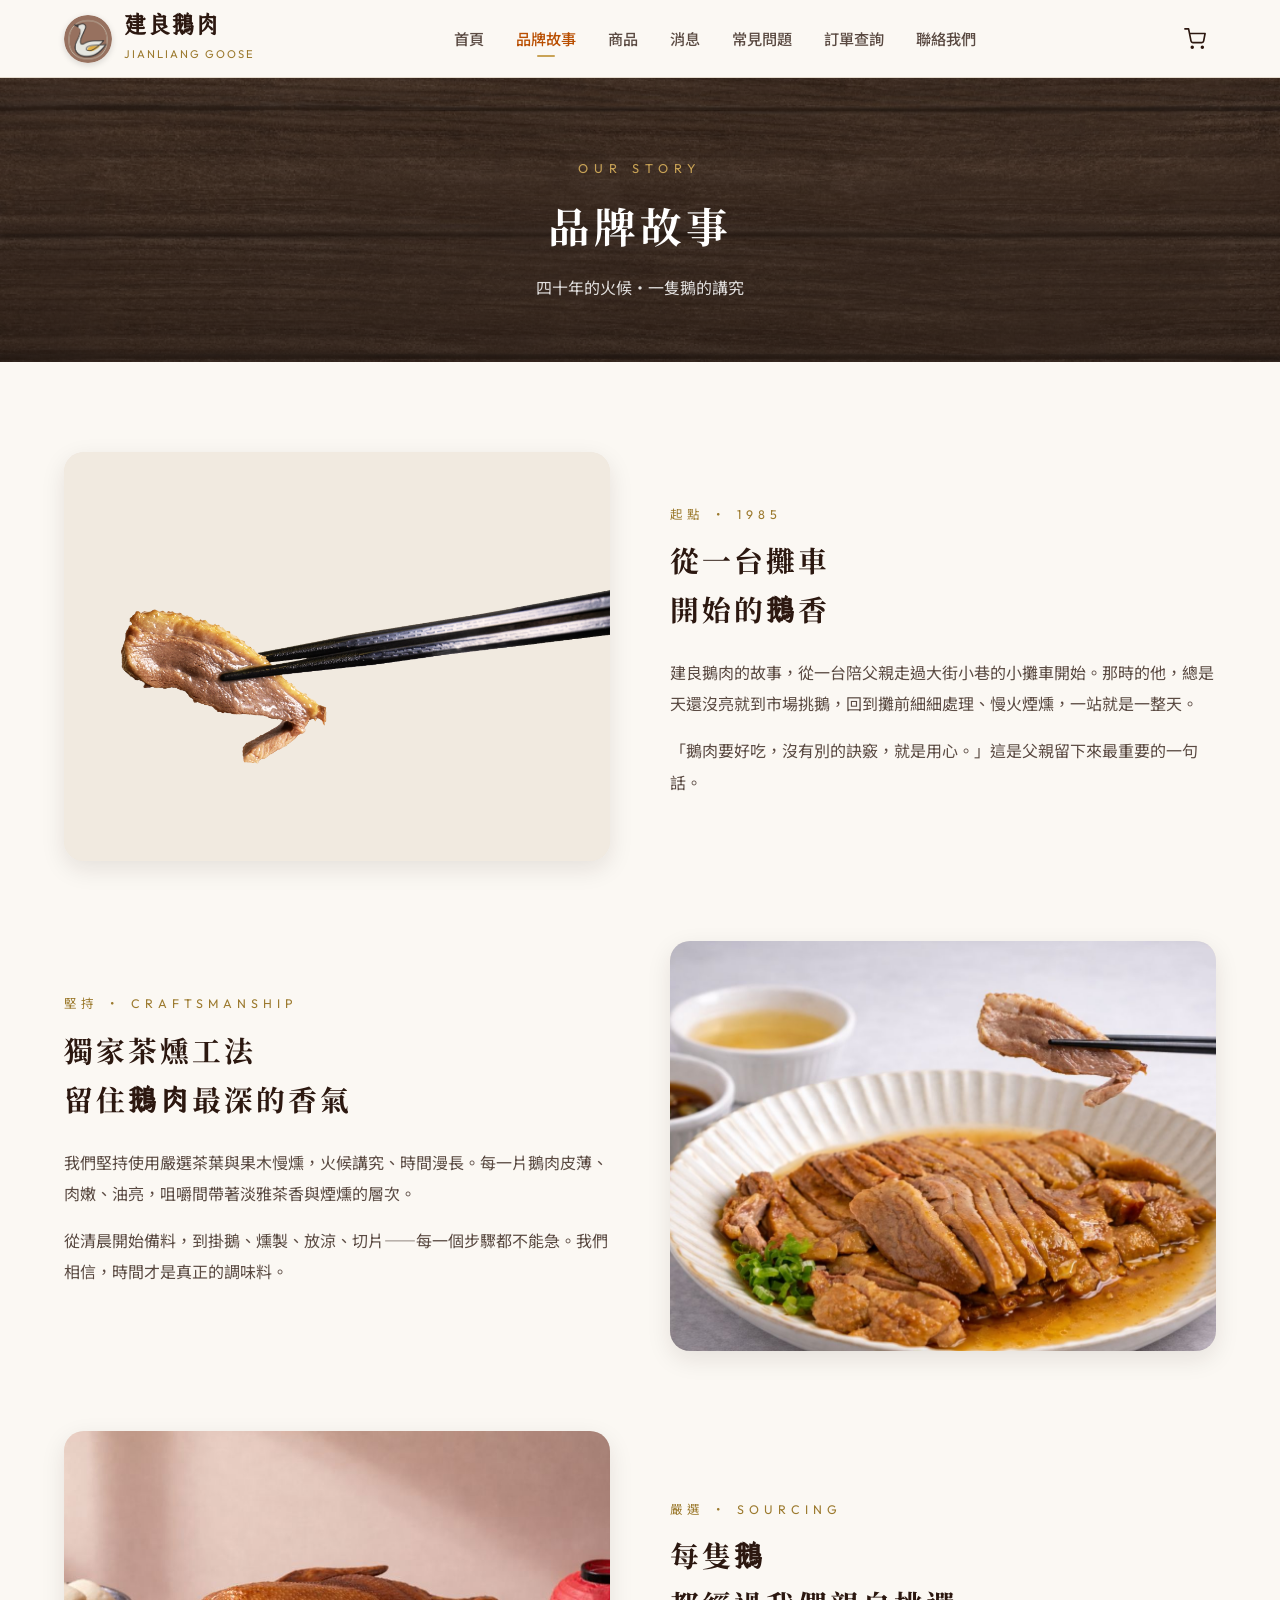
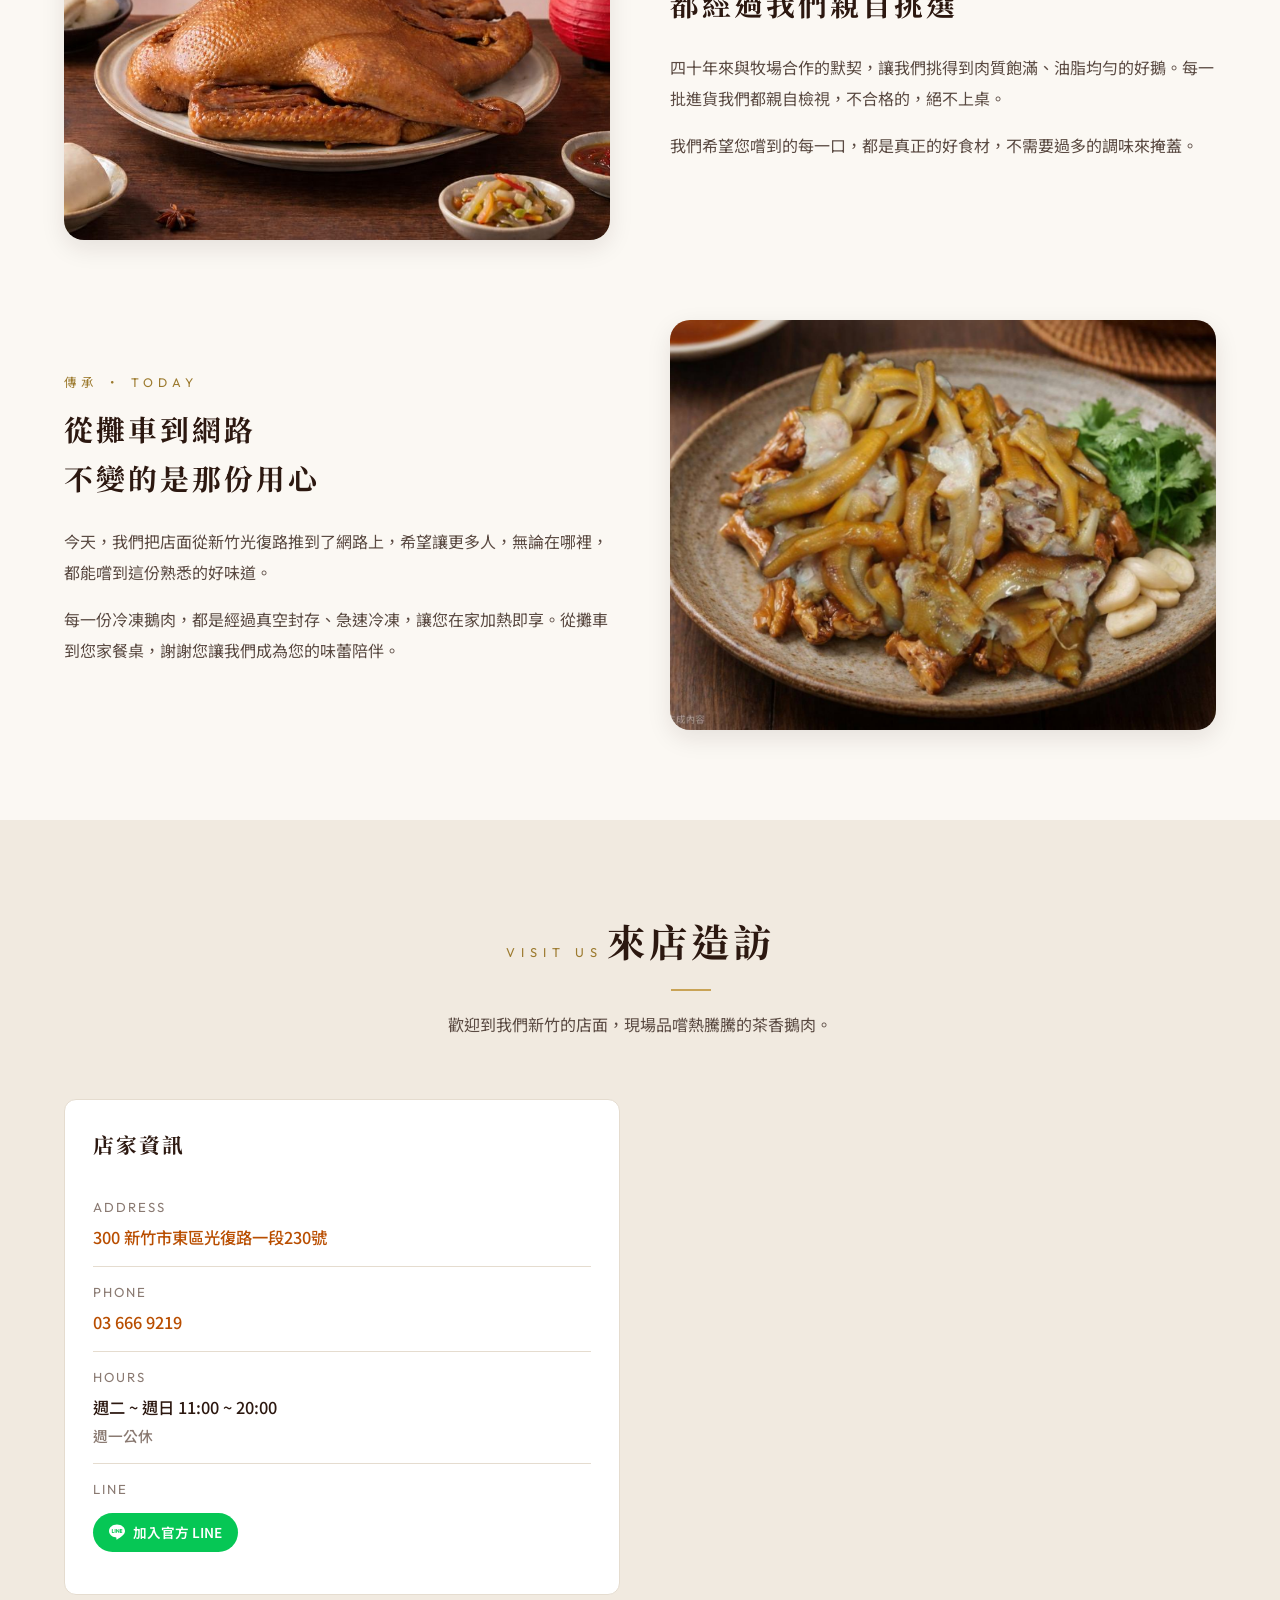
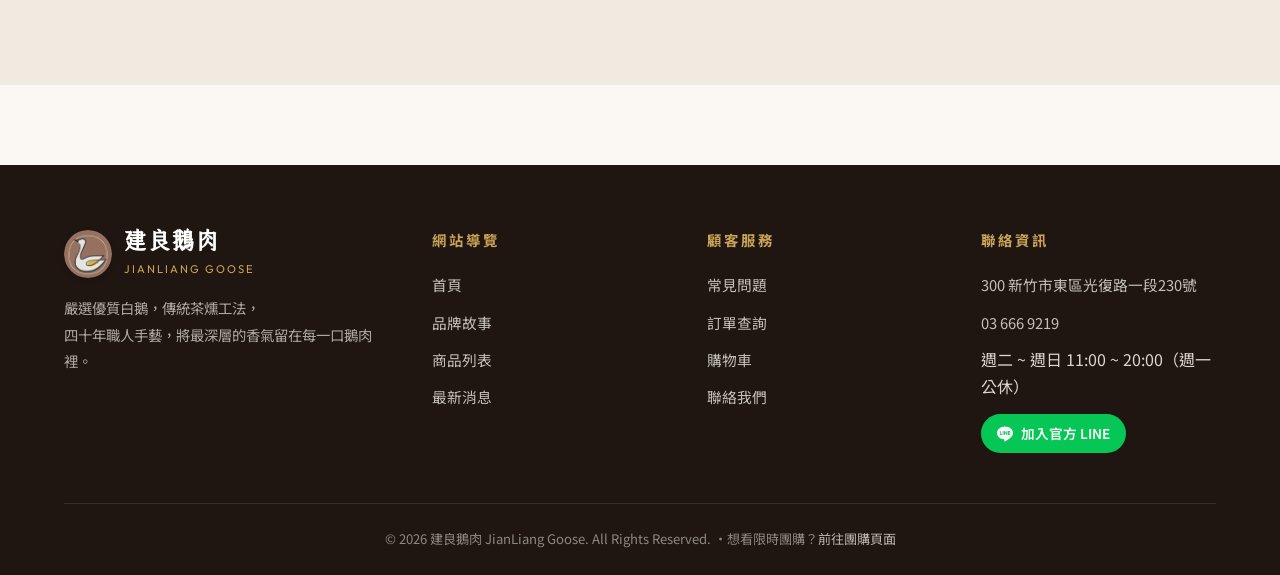
==== about.html @ 9290839d "Add files via upload" ====
<!DOCTYPE html>
<html lang="zh-TW">
<head>
  <meta charset="UTF-8">
  <meta name="viewport" content="width=device-width, initial-scale=1.0">
  <title>品牌故事｜建良鵝肉</title>
  <meta name="description" content="從父親時代的小攤車到今日的店面，建良鵝肉四十年來只做一件事——把最純粹的茶香鵝肉端到您面前。">
  <link rel="preconnect" href="https://fonts.googleapis.com">
  <link rel="preconnect" href="https://fonts.gstatic.com" crossorigin>
  <link href="https://fonts.googleapis.com/css2?family=Noto+Sans+TC:wght@400;500;700&family=Noto+Serif+TC:wght@500;700&family=Outfit:wght@400;600;700&display=swap" rel="stylesheet">
  <link rel="stylesheet" href="css/style.css?v=1">
</head>
<body>
  <div id="siteHeader"></div>

  <section class="page-header">
    <div class="eyebrow">Our Story</div>
    <h1>品牌故事</h1>
    <p>四十年的火候・一隻鵝的講究</p>
  </section>

  <section class="section">
    <div class="container">

      <div class="story-row">
        <div class="story-image">
          <img src="hero_chopsticks.png" alt="茶香鵝肉切盤" style="object-fit: contain; background: var(--bg-alt);">
        </div>
        <div class="story-text">
          <span class="eyebrow">起點 ・ 1985</span>
          <h3>從一台攤車<br>開始的鵝香</h3>
          <p>建良鵝肉的故事，從一台陪父親走過大街小巷的小攤車開始。那時的他，總是天還沒亮就到市場挑鵝，回到攤前細細處理、慢火煙燻，一站就是一整天。</p>
          <p>「鵝肉要好吃，沒有別的訣竅，就是用心。」這是父親留下來最重要的一句話。</p>
        </div>
      </div>

      <div class="story-row reverse">
        <div class="story-image">
          <img src="images/goose-quarter.jpg" alt="茶燻工法">
        </div>
        <div class="story-text">
          <span class="eyebrow">堅持 ・ Craftsmanship</span>
          <h3>獨家茶燻工法<br>留住鵝肉最深的香氣</h3>
          <p>我們堅持使用嚴選茶葉與果木慢燻，火候講究、時間漫長。每一片鵝肉皮薄、肉嫩、油亮，咀嚼間帶著淡雅茶香與煙燻的層次。</p>
          <p>從清晨開始備料，到掛鵝、燻製、放涼、切片——每一個步驟都不能急。我們相信，時間才是真正的調味料。</p>
        </div>
      </div>

      <div class="story-row">
        <div class="story-image">
          <img src="images/goose-whole.jpg" alt="嚴選白鵝">
        </div>
        <div class="story-text">
          <span class="eyebrow">嚴選 ・ Sourcing</span>
          <h3>每隻鵝<br>都經過我們親自挑選</h3>
          <p>四十年來與牧場合作的默契，讓我們挑得到肉質飽滿、油脂均勻的好鵝。每一批進貨我們都親自檢視，不合格的，絕不上桌。</p>
          <p>我們希望您嚐到的每一口，都是真正的好食材，不需要過多的調味來掩蓋。</p>
        </div>
      </div>

      <div class="story-row reverse">
        <div class="story-image">
          <img src="images/goose-feet.jpg" alt="新鮮直送">
        </div>
        <div class="story-text">
          <span class="eyebrow">傳承 ・ Today</span>
          <h3>從攤車到網路<br>不變的是那份用心</h3>
          <p>今天，我們把店面從新竹光復路推到了網路上，希望讓更多人，無論在哪裡，都能嚐到這份熟悉的好味道。</p>
          <p>每一份冷凍鵝肉，都是經過真空封存、急速冷凍，讓您在家加熱即享。從攤車到您家餐桌，謝謝您讓我們成為您的味蕾陪伴。</p>
        </div>
      </div>

    </div>
  </section>

  <!-- Store info -->
  <section class="section section-alt">
    <div class="container">
      <div class="section-head">
        <span class="eyebrow">Visit Us</span>
        <h2>來店造訪</h2>
        <p>歡迎到我們新竹的店面，現場品嚐熱騰騰的茶香鵝肉。</p>
      </div>
      <div class="contact-grid">
        <div class="contact-info">
          <h2>店家資訊</h2>
          <div class="contact-block">
            <div class="label">Address</div>
            <div class="value"><a href="https://maps.google.com/?q=新竹市東區光復路一段230號" target="_blank">300 新竹市東區光復路一段230號</a></div>
          </div>
          <div class="contact-block">
            <div class="label">Phone</div>
            <div class="value"><a href="tel:036669219">03 666 9219</a></div>
          </div>
          <div class="contact-block">
            <div class="label">Hours</div>
            <div class="value">週二 ~ 週日 11:00 ~ 20:00<br><span style="color: var(--ink-mute); font-size: 0.92rem;">週一公休</span></div>
          </div>
          <div class="contact-block">
            <div class="label">LINE</div>
            <div class="value"><a href="https://lin.ee/uLbdSkD" target="_blank" class="footer-line" style="margin-top:6px;">
              <svg width="16" height="16" viewBox="0 0 24 24" fill="currentColor"><path d="M19.365 9.863c.349 0 .63.285.63.631 0 .345-.281.63-.63.63H17.61v1.125h1.755c.349 0 .63.283.63.63 0 .344-.281.629-.63.629h-2.386c-.345 0-.627-.285-.627-.629V8.108c0-.345.282-.63.63-.63h2.386c.346 0 .627.285.627.63 0 .349-.281.63-.63.63H17.61v1.125h1.755zm-3.855 3.016c0 .27-.174.51-.432.596-.064.021-.133.031-.199.031-.211 0-.391-.09-.51-.25l-2.443-3.317v2.94c0 .344-.279.629-.631.629-.346 0-.626-.285-.626-.629V8.108c0-.27.173-.51.43-.595.06-.023.136-.033.194-.033.195 0 .375.105.495.254l2.462 3.33V8.108c0-.345.282-.63.63-.63.345 0 .63.285.63.63v4.771zm-5.741 0c0 .344-.282.629-.631.629-.345 0-.627-.285-.627-.629V8.108c0-.345.282-.63.63-.63.346 0 .628.285.628.63v4.771zm-2.466.629H4.917c-.345 0-.63-.285-.63-.629V8.108c0-.345.285-.63.63-.63.348 0 .63.285.63.63v4.141h1.756c.348 0 .629.283.629.63 0 .344-.282.629-.629.629M24 10.314C24 4.943 18.615.572 12 .572S0 4.943 0 10.314c0 4.811 4.27 8.842 10.035 9.608.391.082.923.258 1.058.59.12.301.079.766.038 1.08l-.164 1.02c-.045.301-.24 1.186 1.049.645 1.291-.539 6.916-4.078 9.436-6.975C23.176 14.393 24 12.458 24 10.314"/></svg>
              加入官方 LINE
            </a></div>
          </div>
        </div>
        <div>
          <iframe class="contact-map"
            src="https://www.google.com/maps?q=%E6%96%B0%E7%AB%B9%E5%B8%82%E6%9D%B1%E5%8D%80%E5%85%89%E5%BE%A9%E8%B7%AF%E4%B8%80%E6%AE%B5230%E8%99%9F&output=embed"
            allowfullscreen loading="lazy"></iframe>
        </div>
      </div>
    </div>
  </section>

  <div id="siteFooter"></div>

  <script src="js/main.js?v=1"></script>
</body>
</html>
---- css/style.css ----
/* =========================================================
   建良鵝肉 官方網站 - 共用樣式
   參考呈信鵝肉、鵝鋪子的暖色系食品品牌調性
   ========================================================= */

@font-face {
  font-family: 'Ningshu';
  src: url('../fonts/ningshu-subset.woff2') format('woff2');
  font-weight: normal;
  font-style: normal;
  font-display: swap;
}

:root {
  --primary: #B94E00;
  --primary-dark: #8B3A00;
  --primary-light: #D9711F;
  --accent: #C9A356;          /* Soft gold */
  --accent-dark: #9C7A2E;
  --ink: #2C1810;
  --ink-soft: #5A4A42;
  --ink-mute: #8A7A72;
  --bg: #FBF8F3;              /* Warm cream */
  --bg-alt: #F1EAE0;
  --bg-dark: #1F1612;
  --line: #E5DCCF;
  --white: #FFFFFF;
  --error: #C0392B;
  --success: #2E7D32;

  --shadow-sm: 0 2px 8px rgba(44, 24, 16, 0.06);
  --shadow-md: 0 8px 24px rgba(44, 24, 16, 0.10);
  --shadow-lg: 0 16px 40px rgba(44, 24, 16, 0.16);

  --r-sm: 6px;
  --r-md: 12px;
  --r-lg: 20px;

  --header-h: 78px;

  --font-zh: 'Noto Sans TC', 'PingFang TC', 'Microsoft JhengHei', sans-serif;
  --font-en: 'Outfit', 'Noto Sans TC', sans-serif;
  --font-brand: 'Ningshu', 'Noto Serif TC', serif;
}

* { box-sizing: border-box; margin: 0; padding: 0; }
html { scroll-behavior: smooth; }
body {
  font-family: var(--font-zh);
  background: var(--bg);
  color: var(--ink);
  line-height: 1.7;
  -webkit-font-smoothing: antialiased;
  padding-top: var(--header-h);
}
img { max-width: 100%; display: block; }
a { color: inherit; text-decoration: none; }
button { font-family: inherit; cursor: pointer; border: none; background: none; }
input, select, textarea { font-family: inherit; font-size: 1rem; }

.container {
  max-width: 1200px;
  margin: 0 auto;
  padding: 0 24px;
}

.container-narrow {
  max-width: 860px;
  margin: 0 auto;
  padding: 0 24px;
}

/* =========================================================
   Header / Top Navigation
   ========================================================= */
.site-header {
  position: fixed;
  top: 0; left: 0; right: 0;
  height: var(--header-h);
  background: rgba(251, 248, 243, 0.96);
  backdrop-filter: blur(10px);
  -webkit-backdrop-filter: blur(10px);
  border-bottom: 1px solid var(--line);
  z-index: 100;
  transition: box-shadow .2s;
}
.site-header.scrolled { box-shadow: var(--shadow-sm); }

.nav-wrap {
  height: 100%;
  display: flex;
  align-items: center;
  justify-content: space-between;
  gap: 24px;
}

.brand-link {
  display: flex;
  align-items: center;
  gap: 12px;
  flex-shrink: 0;
}
.brand-link img {
  width: 48px; height: 48px;
  border-radius: 50%;
  object-fit: cover;
  box-shadow: 0 2px 6px rgba(0,0,0,0.15);
}
.brand-link .brand-zh {
  font-family: var(--font-brand);
  font-size: 1.4rem;
  font-weight: 700;
  color: var(--ink);
  letter-spacing: 2px;
  line-height: 1;
}
.brand-link .brand-en {
  font-family: var(--font-en);
  font-size: 0.7rem;
  letter-spacing: 2px;
  color: var(--accent-dark);
  text-transform: uppercase;
  display: block;
  margin-top: 4px;
}

.nav-menu {
  display: flex;
  gap: 4px;
  list-style: none;
  align-items: center;
}
.nav-menu a {
  display: inline-block;
  padding: 8px 14px;
  font-size: 0.95rem;
  font-weight: 500;
  color: var(--ink-soft);
  border-radius: var(--r-sm);
  transition: all .2s;
  position: relative;
}
.nav-menu a:hover { color: var(--primary); background: rgba(185, 78, 0, 0.06); }
.nav-menu a.active { color: var(--primary); }
.nav-menu a.active::after {
  content: '';
  position: absolute;
  bottom: 2px; left: 50%;
  transform: translateX(-50%);
  width: 18px; height: 2px;
  background: var(--accent);
  border-radius: 2px;
}

.nav-actions {
  display: flex;
  align-items: center;
  gap: 8px;
}
.nav-icon-btn {
  position: relative;
  width: 42px; height: 42px;
  border-radius: 50%;
  display: inline-flex;
  align-items: center;
  justify-content: center;
  color: var(--ink);
  transition: all .2s;
}
.nav-icon-btn:hover { background: rgba(185, 78, 0, 0.08); color: var(--primary); }
.cart-badge {
  position: absolute;
  top: 4px; right: 4px;
  min-width: 18px; height: 18px;
  padding: 0 5px;
  background: var(--primary);
  color: white;
  font-size: 0.7rem;
  font-weight: 700;
  border-radius: 9px;
  display: flex;
  align-items: center;
  justify-content: center;
  line-height: 1;
}
.cart-badge.hidden { display: none; }

.nav-toggle {
  display: none;
  width: 42px; height: 42px;
  border-radius: 50%;
  align-items: center;
  justify-content: center;
}
.nav-toggle:hover { background: rgba(185, 78, 0, 0.08); }

@media (max-width: 880px) {
  :root { --header-h: 66px; }
  .brand-link .brand-zh { font-size: 1.2rem; }
  .brand-link .brand-en { font-size: 0.6rem; }
  .brand-link img { width: 42px; height: 42px; }
  .nav-toggle { display: inline-flex; }
  .nav-menu {
    position: fixed;
    top: var(--header-h);
    left: 0; right: 0;
    background: var(--white);
    border-bottom: 1px solid var(--line);
    flex-direction: column;
    padding: 12px;
    gap: 0;
    transform: translateY(-110%);
    transition: transform .25s;
    box-shadow: var(--shadow-md);
    max-height: calc(100vh - var(--header-h));
    overflow-y: auto;
  }
  .nav-menu.open { transform: translateY(0); }
  .nav-menu li { width: 100%; }
  .nav-menu a {
    display: block;
    padding: 14px 16px;
    border-radius: var(--r-sm);
  }
  .nav-menu a.active::after { display: none; }
  .nav-menu a.active { background: rgba(185, 78, 0, 0.08); }
}

/* =========================================================
   Hero
   ========================================================= */
.hero {
  position: relative;
  min-height: 78vh;
  display: flex;
  align-items: center;
  background:
    linear-gradient(180deg, rgba(31, 22, 18, .25) 0%, rgba(31, 22, 18, .55) 100%),
    url('../hero_table.jpg') center/cover no-repeat;
  color: white;
  text-align: center;
  padding: 80px 0;
  overflow: hidden;
}
.hero::before {
  content: '';
  position: absolute; inset: 0;
  background: radial-gradient(ellipse at center, transparent 30%, rgba(31,22,18,.4) 100%);
  pointer-events: none;
}
.hero-inner { position: relative; z-index: 2; }
.hero .eyebrow {
  display: inline-block;
  font-family: var(--font-en);
  font-size: 0.85rem;
  letter-spacing: 8px;
  color: var(--accent);
  text-transform: uppercase;
  margin-bottom: 18px;
  padding-bottom: 12px;
  border-bottom: 1px solid var(--accent);
}
.hero h1 {
  font-family: var(--font-brand);
  font-size: clamp(2rem, 6vw, 3.6rem);
  font-weight: 700;
  letter-spacing: 6px;
  margin-bottom: 20px;
  text-shadow: 0 4px 20px rgba(0,0,0,.3);
}
.hero p {
  font-size: clamp(1rem, 1.6vw, 1.15rem);
  line-height: 1.9;
  max-width: 620px;
  margin: 0 auto 36px;
  color: rgba(255,255,255,.9);
}
.hero-actions {
  display: flex;
  gap: 16px;
  justify-content: center;
  flex-wrap: wrap;
}

/* Page Header (smaller hero for inner pages) */
.page-header {
  background:
    linear-gradient(180deg, rgba(31,22,18,.55) 0%, rgba(31,22,18,.7) 100%),
    url('../hero_table.jpg') center/cover no-repeat;
  color: white;
  text-align: center;
  padding: 80px 24px 60px;
}
.page-header .eyebrow {
  font-family: var(--font-en);
  font-size: 0.8rem;
  letter-spacing: 6px;
  color: var(--accent);
  text-transform: uppercase;
  margin-bottom: 12px;
}
.page-header h1 {
  font-family: var(--font-brand);
  font-size: clamp(1.8rem, 4vw, 2.6rem);
  letter-spacing: 4px;
  margin-bottom: 12px;
}
.page-header p {
  font-size: 1rem;
  color: rgba(255,255,255,.85);
}

/* =========================================================
   Buttons
   ========================================================= */
.btn {
  display: inline-flex;
  align-items: center;
  justify-content: center;
  gap: 8px;
  padding: 14px 32px;
  font-size: 1rem;
  font-weight: 600;
  border-radius: 50px;
  transition: all .25s;
  white-space: nowrap;
  border: 2px solid transparent;
}
.btn-primary {
  background: var(--primary);
  color: white;
}
.btn-primary:hover {
  background: var(--primary-dark);
  transform: translateY(-2px);
  box-shadow: 0 10px 24px rgba(185, 78, 0, .35);
}
.btn-outline {
  background: transparent;
  color: white;
  border-color: rgba(255,255,255,.7);
}
.btn-outline:hover {
  background: white;
  color: var(--ink);
  border-color: white;
}
.btn-ghost {
  background: var(--white);
  color: var(--primary);
  border-color: var(--primary);
}
.btn-ghost:hover {
  background: var(--primary);
  color: white;
}
.btn-block { width: 100%; }
.btn-sm { padding: 10px 20px; font-size: 0.9rem; }
.btn-lg { padding: 16px 40px; font-size: 1.05rem; }
.btn:disabled { opacity: .55; cursor: not-allowed; transform: none !important; box-shadow: none !important; }

/* =========================================================
   Section Layouts
   ========================================================= */
.section { padding: 90px 0; }
.section-tight { padding: 60px 0; }
.section-alt { background: var(--bg-alt); }
.section-dark { background: var(--bg-dark); color: var(--bg); }

.section-head {
  text-align: center;
  max-width: 660px;
  margin: 0 auto 60px;
}
.section-head .eyebrow {
  font-family: var(--font-en);
  font-size: 0.8rem;
  letter-spacing: 6px;
  color: var(--accent-dark);
  text-transform: uppercase;
  margin-bottom: 14px;
  display: inline-block;
}
.section-head h2 {
  font-family: var(--font-brand);
  font-size: clamp(1.8rem, 3.5vw, 2.4rem);
  letter-spacing: 4px;
  color: var(--ink);
  margin-bottom: 18px;
  position: relative;
  display: inline-block;
  padding-bottom: 16px;
}
.section-head h2::after {
  content: '';
  position: absolute;
  bottom: 0; left: 50%;
  transform: translateX(-50%);
  width: 40px; height: 2px;
  background: var(--accent);
}
.section-head p {
  color: var(--ink-soft);
  font-size: 1rem;
  line-height: 1.9;
}

/* =========================================================
   Featured Highlights (4-up icons)
   ========================================================= */
.highlights-grid {
  display: grid;
  grid-template-columns: repeat(4, 1fr);
  gap: 24px;
}
.highlight-card {
  background: var(--white);
  padding: 36px 24px;
  border-radius: var(--r-md);
  text-align: center;
  border: 1px solid var(--line);
  transition: all .25s;
}
.highlight-card:hover {
  transform: translateY(-4px);
  box-shadow: var(--shadow-md);
  border-color: var(--accent);
}
.highlight-icon {
  width: 56px; height: 56px;
  border-radius: 50%;
  background: var(--bg-alt);
  color: var(--primary);
  display: inline-flex;
  align-items: center;
  justify-content: center;
  margin-bottom: 18px;
  font-size: 1.6rem;
}
.highlight-card h3 {
  font-size: 1.1rem;
  margin-bottom: 10px;
  letter-spacing: 1px;
}
.highlight-card p {
  font-size: 0.9rem;
  color: var(--ink-soft);
  line-height: 1.7;
}
@media (max-width: 880px) {
  .highlights-grid { grid-template-columns: repeat(2, 1fr); }
}
@media (max-width: 480px) {
  .highlights-grid { grid-template-columns: 1fr; }
}

/* =========================================================
   Story Section (text + image alternating)
   ========================================================= */
.story-row {
  display: grid;
  grid-template-columns: 1fr 1fr;
  gap: 60px;
  align-items: center;
  margin-bottom: 80px;
}
.story-row:last-child { margin-bottom: 0; }
.story-row.reverse { direction: rtl; }
.story-row.reverse > * { direction: ltr; }

.story-image {
  border-radius: var(--r-lg);
  overflow: hidden;
  box-shadow: var(--shadow-md);
  aspect-ratio: 4/3;
  background: var(--bg-alt);
}
.story-image img {
  width: 100%; height: 100%;
  object-fit: cover;
  transition: transform .8s;
}
.story-image:hover img { transform: scale(1.04); }

.story-text .eyebrow {
  font-family: var(--font-en);
  font-size: 0.78rem;
  letter-spacing: 5px;
  color: var(--accent-dark);
  text-transform: uppercase;
  margin-bottom: 12px;
  display: inline-block;
}
.story-text h3 {
  font-family: var(--font-brand);
  font-size: 1.8rem;
  letter-spacing: 3px;
  margin-bottom: 22px;
  color: var(--ink);
}
.story-text p {
  color: var(--ink-soft);
  margin-bottom: 16px;
  line-height: 1.95;
}
@media (max-width: 880px) {
  .story-row { grid-template-columns: 1fr; gap: 32px; margin-bottom: 60px; }
  .story-row.reverse { direction: ltr; }
}

/* =========================================================
   Product Grid
   ========================================================= */
.product-grid {
  display: grid;
  grid-template-columns: repeat(3, 1fr);
  gap: 28px;
}
@media (max-width: 880px) {
  .product-grid { grid-template-columns: repeat(2, 1fr); gap: 18px; }
}
@media (max-width: 480px) {
  .product-grid { grid-template-columns: 1fr; }
}

.product-card {
  background: var(--white);
  border-radius: var(--r-md);
  overflow: hidden;
  border: 1px solid var(--line);
  transition: all .25s;
  display: flex;
  flex-direction: column;
}
.product-card:hover {
  transform: translateY(-4px);
  box-shadow: var(--shadow-md);
  border-color: var(--accent);
}
.product-card-image {
  position: relative;
  aspect-ratio: 4/3;
  background: var(--bg-alt);
  overflow: hidden;
}
.product-card-image img {
  width: 100%; height: 100%;
  object-fit: cover;
  transition: transform .6s;
}
.product-card:hover .product-card-image img { transform: scale(1.05); }
.product-card-badge {
  position: absolute;
  top: 12px; left: 12px;
  background: var(--primary);
  color: white;
  font-size: 0.75rem;
  padding: 4px 12px;
  border-radius: 50px;
  letter-spacing: 1px;
}
.product-card-body {
  padding: 20px 22px 24px;
  flex: 1;
  display: flex;
  flex-direction: column;
}
.product-card-body h3 {
  font-size: 1.1rem;
  margin-bottom: 8px;
  letter-spacing: 1px;
}
.product-card-body .desc {
  font-size: 0.88rem;
  color: var(--ink-soft);
  line-height: 1.65;
  margin-bottom: 16px;
  flex: 1;
  display: -webkit-box;
  -webkit-line-clamp: 2;
  -webkit-box-orient: vertical;
  overflow: hidden;
}
.product-card-bottom {
  display: flex;
  align-items: center;
  justify-content: space-between;
  gap: 12px;
}
.product-price {
  font-family: var(--font-en);
  font-size: 1.35rem;
  font-weight: 700;
  color: var(--primary);
}
.product-price .currency { font-size: 0.85rem; margin-right: 2px; color: var(--ink-soft); }
.product-price .original {
  font-size: 0.85rem;
  color: var(--ink-mute);
  text-decoration: line-through;
  font-weight: 400;
  margin-left: 6px;
}
.product-card-bottom .btn-sm { padding: 8px 16px; font-size: 0.85rem; }

/* =========================================================
   Category Filter Chips
   ========================================================= */
.filter-chips {
  display: flex;
  gap: 10px;
  flex-wrap: wrap;
  justify-content: center;
  margin-bottom: 40px;
}
.chip {
  padding: 8px 20px;
  border-radius: 50px;
  border: 1px solid var(--line);
  background: var(--white);
  color: var(--ink-soft);
  font-size: 0.92rem;
  font-weight: 500;
  transition: all .2s;
}
.chip:hover { border-color: var(--accent); color: var(--primary); }
.chip.active {
  background: var(--primary);
  color: white;
  border-color: var(--primary);
}

/* =========================================================
   Product Detail
   ========================================================= */
.product-detail {
  display: grid;
  grid-template-columns: 1.1fr 1fr;
  gap: 56px;
  align-items: start;
}
.product-gallery {
  border-radius: var(--r-lg);
  overflow: hidden;
  background: var(--bg-alt);
  aspect-ratio: 1/1;
  box-shadow: var(--shadow-md);
}
.product-gallery img { width: 100%; height: 100%; object-fit: cover; }

.product-info .eyebrow {
  font-family: var(--font-en);
  font-size: 0.75rem;
  letter-spacing: 5px;
  color: var(--accent-dark);
  text-transform: uppercase;
  margin-bottom: 10px;
}
.product-info h1 {
  font-family: var(--font-brand);
  font-size: 2rem;
  letter-spacing: 3px;
  margin-bottom: 18px;
}
.product-info .price-row {
  display: flex;
  align-items: baseline;
  gap: 14px;
  padding: 18px 0;
  border-top: 1px solid var(--line);
  border-bottom: 1px solid var(--line);
  margin-bottom: 24px;
}
.product-info .price-now {
  font-family: var(--font-en);
  font-size: 2.2rem;
  font-weight: 700;
  color: var(--primary);
}
.product-info .price-original {
  font-size: 1rem;
  color: var(--ink-mute);
  text-decoration: line-through;
}
.product-info .description {
  color: var(--ink-soft);
  margin-bottom: 28px;
  line-height: 2;
}

.qty-control {
  display: inline-flex;
  align-items: center;
  border: 1px solid var(--line);
  border-radius: 50px;
  overflow: hidden;
  margin-bottom: 24px;
}
.qty-control button {
  width: 44px; height: 44px;
  font-size: 1.2rem;
  color: var(--ink);
  transition: background .15s;
}
.qty-control button:hover { background: var(--bg-alt); color: var(--primary); }
.qty-control input {
  width: 60px;
  height: 44px;
  border: none;
  text-align: center;
  font-weight: 700;
  font-size: 1.05rem;
  background: transparent;
  color: var(--ink);
  -moz-appearance: textfield;
}
.qty-control input::-webkit-outer-spin-button,
.qty-control input::-webkit-inner-spin-button {
  -webkit-appearance: none;
  margin: 0;
}

.product-actions {
  display: flex;
  gap: 12px;
  flex-wrap: wrap;
}

.product-meta {
  margin-top: 36px;
  padding-top: 28px;
  border-top: 1px dashed var(--line);
  font-size: 0.9rem;
  color: var(--ink-soft);
}
.product-meta .meta-row {
  display: flex;
  gap: 12px;
  margin-bottom: 8px;
}
.product-meta .meta-row strong { color: var(--ink); min-width: 80px; }

@media (max-width: 880px) {
  .product-detail { grid-template-columns: 1fr; gap: 28px; }
  .product-info h1 { font-size: 1.6rem; }
  .product-info .price-now { font-size: 1.8rem; }
}

/* =========================================================
   Cart
   ========================================================= */
.cart-layout {
  display: grid;
  grid-template-columns: 2fr 1fr;
  gap: 40px;
  align-items: start;
}
@media (max-width: 880px) {
  .cart-layout { grid-template-columns: 1fr; }
}

.cart-items {
  background: var(--white);
  border-radius: var(--r-md);
  border: 1px solid var(--line);
  overflow: hidden;
}
.cart-row {
  display: grid;
  grid-template-columns: 90px 1fr auto auto;
  gap: 16px;
  padding: 18px;
  align-items: center;
  border-bottom: 1px solid var(--line);
}
.cart-row:last-child { border-bottom: none; }
.cart-row .thumb {
  width: 90px; height: 90px;
  border-radius: var(--r-sm);
  object-fit: cover;
  background: var(--bg-alt);
}
.cart-row .meta h4 {
  font-size: 1rem;
  margin-bottom: 6px;
  letter-spacing: 1px;
}
.cart-row .meta .unit-price {
  font-size: 0.88rem;
  color: var(--ink-soft);
}
.cart-row .qty-control {
  margin: 0;
  border-radius: 50px;
}
.cart-row .qty-control button { width: 36px; height: 36px; font-size: 1rem; }
.cart-row .qty-control input { width: 44px; height: 36px; font-size: 0.95rem; }
.cart-row .line-total {
  font-family: var(--font-en);
  font-weight: 700;
  font-size: 1.1rem;
  color: var(--primary);
  min-width: 80px;
  text-align: right;
}
.cart-row .remove-btn {
  color: var(--ink-mute);
  font-size: 1.3rem;
  width: 32px; height: 32px;
  border-radius: 50%;
  display: inline-flex;
  align-items: center;
  justify-content: center;
}
.cart-row .remove-btn:hover { background: rgba(192, 57, 43, .08); color: var(--error); }

@media (max-width: 600px) {
  .cart-row {
    grid-template-columns: 70px 1fr auto;
    grid-template-areas:
      "thumb meta remove"
      "thumb qty   total";
    column-gap: 14px;
    row-gap: 10px;
  }
  .cart-row .thumb { width: 70px; height: 70px; grid-area: thumb; }
  .cart-row .meta { grid-area: meta; }
  .cart-row .qty-control { grid-area: qty; }
  .cart-row .line-total { grid-area: total; }
  .cart-row .remove-btn { grid-area: remove; }
}

.cart-summary {
  background: var(--white);
  border-radius: var(--r-md);
  border: 1px solid var(--line);
  padding: 24px;
  position: sticky;
  top: calc(var(--header-h) + 16px);
}
.cart-summary h3 {
  font-size: 1.1rem;
  letter-spacing: 1px;
  margin-bottom: 18px;
  padding-bottom: 14px;
  border-bottom: 1px solid var(--line);
}
.summary-row {
  display: flex;
  justify-content: space-between;
  padding: 8px 0;
  color: var(--ink-soft);
}
.summary-row.total {
  border-top: 1px dashed var(--line);
  margin-top: 10px;
  padding-top: 14px;
  font-size: 1.15rem;
  font-weight: 700;
  color: var(--ink);
}
.summary-row.total span:last-child { color: var(--primary); }
.summary-note {
  font-size: 0.85rem;
  color: var(--ink-soft);
  background: var(--bg-alt);
  padding: 10px 12px;
  border-radius: var(--r-sm);
  margin-top: 14px;
  line-height: 1.6;
}

.empty-state {
  text-align: center;
  padding: 80px 24px;
  color: var(--ink-soft);
}
.empty-state .icon { font-size: 3rem; margin-bottom: 18px; opacity: .5; }
.empty-state h3 { margin-bottom: 10px; letter-spacing: 1px; }
.empty-state p { margin-bottom: 24px; }

/* =========================================================
   Forms (Checkout / Contact)
   ========================================================= */
.form-card {
  background: var(--white);
  border-radius: var(--r-md);
  border: 1px solid var(--line);
  padding: 28px;
  margin-bottom: 20px;
}
.form-card h2 {
  font-family: var(--font-brand);
  font-size: 1.3rem;
  letter-spacing: 2px;
  margin-bottom: 6px;
  color: var(--ink);
}
.form-card .card-desc {
  font-size: 0.9rem;
  color: var(--ink-soft);
  margin-bottom: 20px;
}

.form-group { margin-bottom: 18px; }
.form-row {
  display: grid;
  grid-template-columns: 1fr 1fr;
  gap: 16px;
}
@media (max-width: 600px) {
  .form-row { grid-template-columns: 1fr; }
}
.form-label {
  display: block;
  font-size: 0.92rem;
  font-weight: 600;
  margin-bottom: 8px;
  color: var(--ink);
}
.form-label .required { color: var(--error); margin-left: 2px; }
.form-input, .form-select, .form-textarea {
  width: 100%;
  padding: 12px 14px;
  border: 1px solid var(--line);
  border-radius: var(--r-sm);
  background: var(--white);
  color: var(--ink);
  transition: border-color .2s, box-shadow .2s;
}
.form-input:focus, .form-select:focus, .form-textarea:focus {
  outline: none;
  border-color: var(--primary);
  box-shadow: 0 0 0 3px rgba(185, 78, 0, .12);
}
.form-textarea { resize: vertical; min-height: 100px; }
.form-help {
  font-size: 0.82rem;
  color: var(--ink-mute);
  margin-top: 6px;
}

.radio-group {
  display: flex;
  gap: 10px;
  flex-wrap: wrap;
}
.radio-tile {
  flex: 1;
  min-width: 160px;
  padding: 14px 16px;
  border: 1.5px solid var(--line);
  border-radius: var(--r-sm);
  cursor: pointer;
  transition: all .2s;
  display: flex;
  align-items: center;
  gap: 10px;
  background: var(--white);
}
.radio-tile:hover { border-color: var(--accent); }
.radio-tile input { accent-color: var(--primary); }
.radio-tile.selected {
  border-color: var(--primary);
  background: rgba(185, 78, 0, .04);
}
.radio-tile .tile-text { flex: 1; }
.radio-tile .tile-title {
  font-weight: 600;
  font-size: 0.95rem;
}
.radio-tile .tile-sub {
  font-size: 0.8rem;
  color: var(--ink-mute);
  margin-top: 2px;
}

.payment-info-box {
  background: var(--bg-alt);
  border-radius: var(--r-sm);
  padding: 16px 18px;
  margin-top: 12px;
  font-size: 0.92rem;
  line-height: 1.8;
  color: var(--ink-soft);
}
.payment-info-box strong { color: var(--ink); }
.account-row {
  display: flex;
  align-items: center;
  gap: 10px;
  flex-wrap: wrap;
  margin: 6px 0;
}
.account-num {
  font-family: var(--font-en);
  font-size: 1.15rem;
  font-weight: 700;
  color: var(--primary);
  letter-spacing: 1px;
}
.copy-btn {
  font-size: 0.8rem;
  padding: 4px 12px;
  border: 1px solid var(--primary);
  color: var(--primary);
  border-radius: var(--r-sm);
  background: white;
  font-weight: 600;
}
.copy-btn:hover { background: var(--primary); color: white; }

.checkout-summary-row {
  display: flex;
  justify-content: space-between;
  padding: 6px 0;
  font-size: 0.95rem;
  color: var(--ink-soft);
}
.checkout-summary-row.total {
  font-size: 1.2rem;
  font-weight: 700;
  color: var(--ink);
  border-top: 1px dashed var(--line);
  margin-top: 10px;
  padding-top: 14px;
}
.checkout-summary-row.total span:last-child { color: var(--primary); }

.summary-items-list {
  margin-bottom: 12px;
  padding-bottom: 12px;
  border-bottom: 1px dashed var(--line);
}
.summary-item {
  display: flex;
  justify-content: space-between;
  font-size: 0.88rem;
  color: var(--ink-soft);
  padding: 4px 0;
}

/* =========================================================
   Success / Order Complete
   ========================================================= */
.success-card {
  background: var(--white);
  border-radius: var(--r-md);
  border: 1px solid var(--line);
  padding: 48px 32px;
  text-align: center;
  box-shadow: var(--shadow-sm);
  max-width: 640px;
  margin: 0 auto;
}
.success-icon {
  width: 80px; height: 80px;
  margin: 0 auto 22px;
  background: rgba(46, 125, 50, .12);
  color: var(--success);
  border-radius: 50%;
  display: inline-flex;
  align-items: center;
  justify-content: center;
  font-size: 2.4rem;
}
.success-card h1 {
  font-family: var(--font-brand);
  font-size: 1.8rem;
  letter-spacing: 3px;
  margin-bottom: 10px;
}
.success-card .order-id {
  display: inline-block;
  margin: 18px 0;
  padding: 10px 20px;
  background: var(--bg-alt);
  border-radius: var(--r-sm);
  font-weight: 700;
}
.success-card .order-id .num {
  color: var(--primary);
  font-family: var(--font-en);
  margin-left: 4px;
}
.success-meta {
  text-align: left;
  background: var(--bg-alt);
  padding: 18px;
  border-radius: var(--r-sm);
  margin: 20px 0;
}
.success-meta .meta-line {
  display: flex;
  justify-content: space-between;
  padding: 6px 0;
  border-bottom: 1px dashed rgba(0,0,0,.06);
  font-size: 0.92rem;
}
.success-meta .meta-line:last-child { border-bottom: none; }
.success-meta .meta-line .label {
  color: var(--ink-soft);
  flex-shrink: 0;
  margin-right: 14px;
}
.success-meta .meta-line .value { text-align: right; word-break: break-word; }

/* =========================================================
   FAQ
   ========================================================= */
.faq-list { max-width: 800px; margin: 0 auto; }
.faq-item {
  border-bottom: 1px solid var(--line);
  padding: 4px 0;
}
.faq-q {
  width: 100%;
  text-align: left;
  padding: 22px 8px;
  font-size: 1.02rem;
  font-weight: 600;
  color: var(--ink);
  display: flex;
  justify-content: space-between;
  align-items: center;
  gap: 16px;
  background: none;
  border: none;
}
.faq-q .icon {
  flex-shrink: 0;
  color: var(--primary);
  font-size: 1.4rem;
  transition: transform .25s;
  font-weight: 300;
}
.faq-item.open .faq-q .icon { transform: rotate(45deg); }
.faq-a {
  max-height: 0;
  overflow: hidden;
  transition: max-height .3s ease, padding .3s ease;
  color: var(--ink-soft);
  font-size: 0.95rem;
  line-height: 1.95;
  padding: 0 8px;
}
.faq-item.open .faq-a {
  max-height: 600px;
  padding: 0 8px 22px;
}

/* =========================================================
   News List
   ========================================================= */
.news-list {
  max-width: 800px;
  margin: 0 auto;
  display: flex;
  flex-direction: column;
  gap: 18px;
}
.news-item {
  background: var(--white);
  border: 1px solid var(--line);
  border-radius: var(--r-md);
  padding: 24px 26px;
  transition: all .2s;
}
.news-item:hover {
  border-color: var(--accent);
  box-shadow: var(--shadow-sm);
}
.news-item .news-meta {
  font-family: var(--font-en);
  font-size: 0.82rem;
  color: var(--ink-mute);
  letter-spacing: 1px;
  margin-bottom: 8px;
}
.news-item .news-tag {
  display: inline-block;
  padding: 2px 10px;
  background: rgba(185, 78, 0, .1);
  color: var(--primary);
  border-radius: 50px;
  font-size: 0.75rem;
  margin-left: 6px;
}
.news-item h3 {
  font-size: 1.15rem;
  margin-bottom: 8px;
  letter-spacing: 1px;
}
.news-item p {
  color: var(--ink-soft);
  font-size: 0.92rem;
  line-height: 1.8;
}

/* =========================================================
   Contact
   ========================================================= */
.contact-grid {
  display: grid;
  grid-template-columns: 1fr 1fr;
  gap: 40px;
  align-items: start;
}
@media (max-width: 880px) {
  .contact-grid { grid-template-columns: 1fr; gap: 28px; }
}
.contact-info {
  background: var(--white);
  border: 1px solid var(--line);
  border-radius: var(--r-md);
  padding: 28px;
}
.contact-info h2 {
  font-family: var(--font-brand);
  font-size: 1.3rem;
  letter-spacing: 2px;
  margin-bottom: 18px;
}
.contact-block {
  padding: 14px 0;
  border-bottom: 1px solid var(--line);
}
.contact-block:last-child { border-bottom: none; }
.contact-block .label {
  font-size: 0.82rem;
  color: var(--ink-mute);
  letter-spacing: 2px;
  text-transform: uppercase;
  font-family: var(--font-en);
  margin-bottom: 6px;
}
.contact-block .value {
  font-size: 1.02rem;
  color: var(--ink);
  font-weight: 500;
}
.contact-block .value a { color: var(--primary); }
.contact-map {
  width: 100%;
  height: 260px;
  border: 0;
  border-radius: var(--r-sm);
  margin-top: 12px;
}

/* =========================================================
   Footer
   ========================================================= */
.site-footer {
  background: var(--bg-dark);
  color: rgba(251, 248, 243, .85);
  padding: 64px 0 24px;
  margin-top: 80px;
}
.footer-grid {
  display: grid;
  grid-template-columns: 1.4fr 1fr 1fr 1fr;
  gap: 40px;
  margin-bottom: 40px;
}
@media (max-width: 880px) {
  .footer-grid { grid-template-columns: 1fr 1fr; gap: 32px; }
}
@media (max-width: 480px) {
  .footer-grid { grid-template-columns: 1fr; }
}
.footer-brand .brand-link { color: white; margin-bottom: 16px; }
.footer-brand .brand-link .brand-zh { color: white; }
.footer-brand .brand-link .brand-en { color: var(--accent); }
.footer-brand p {
  font-size: 0.9rem;
  line-height: 1.85;
  color: rgba(251, 248, 243, .65);
}
.footer-col h4 {
  font-size: 0.9rem;
  letter-spacing: 3px;
  color: var(--accent);
  margin-bottom: 18px;
  font-family: var(--font-en);
  text-transform: uppercase;
}
.footer-col ul { list-style: none; }
.footer-col li { margin-bottom: 10px; }
.footer-col a {
  color: rgba(251, 248, 243, .75);
  font-size: 0.92rem;
  transition: color .15s;
}
.footer-col a:hover { color: var(--accent); }
.footer-line {
  display: inline-flex;
  align-items: center;
  gap: 8px;
  padding: 8px 16px;
  background: #06c755;
  color: white !important;
  border-radius: 50px;
  font-size: 0.85rem !important;
  font-weight: 600;
  margin-top: 4px;
}
.footer-line:hover { background: #05a248; color: white !important; }

.footer-bottom {
  padding-top: 24px;
  border-top: 1px solid rgba(251, 248, 243, .1);
  text-align: center;
  font-size: 0.82rem;
  color: rgba(251, 248, 243, .5);
}
.footer-bottom a { color: rgba(251, 248, 243, .7); }

/* =========================================================
   Misc
   ========================================================= */
.toast {
  position: fixed;
  bottom: 30px;
  left: 50%;
  transform: translateX(-50%) translateY(20px);
  background: var(--ink);
  color: white;
  padding: 12px 22px;
  border-radius: 50px;
  font-size: 0.92rem;
  font-weight: 500;
  box-shadow: var(--shadow-lg);
  z-index: 1000;
  opacity: 0;
  transition: all .25s;
  pointer-events: none;
  display: flex;
  align-items: center;
  gap: 8px;
}
.toast.show {
  opacity: 1;
  transform: translateX(-50%) translateY(0);
}
.toast .icon { color: var(--accent); }

.spinner {
  display: inline-block;
  width: 1em; height: 1em;
  border: 2px solid rgba(255,255,255,.3);
  border-top-color: white;
  border-radius: 50%;
  animation: spin .8s linear infinite;
  vertical-align: middle;
}
@keyframes spin { to { transform: rotate(360deg); } }

/* Tracking page (reused) */
.tracking-card {
  background: var(--white);
  border: 1px solid var(--line);
  border-radius: var(--r-md);
  padding: 24px;
  margin-bottom: 16px;
}
.tracking-card .order-head {
  display: flex;
  justify-content: space-between;
  align-items: baseline;
  margin-bottom: 14px;
  padding-bottom: 14px;
  border-bottom: 1px solid var(--line);
}
.tracking-card .order-id {
  font-family: var(--font-en);
  font-weight: 700;
  color: var(--primary);
}
.status-badge {
  display: inline-block;
  padding: 4px 12px;
  border-radius: 50px;
  font-size: 0.82rem;
  font-weight: 600;
}
.status-badge.pending { background: #fff3cd; color: #856404; }
.status-badge.processing { background: #d1ecf1; color: #0c5460; }
.status-badge.shipped { background: #d4edda; color: #155724; }
.status-badge.completed { background: #d4edda; color: #155724; }
.status-badge.cancelled { background: #f8d7da; color: #721c24; }
.tracking-card .field-row {
  display: flex;
  font-size: 0.92rem;
  padding: 4px 0;
}
.tracking-card .field-row .lbl {
  color: var(--ink-soft);
  width: 100px;
  flex-shrink: 0;
}
.tracking-card .field-row .val { color: var(--ink); flex: 1; }
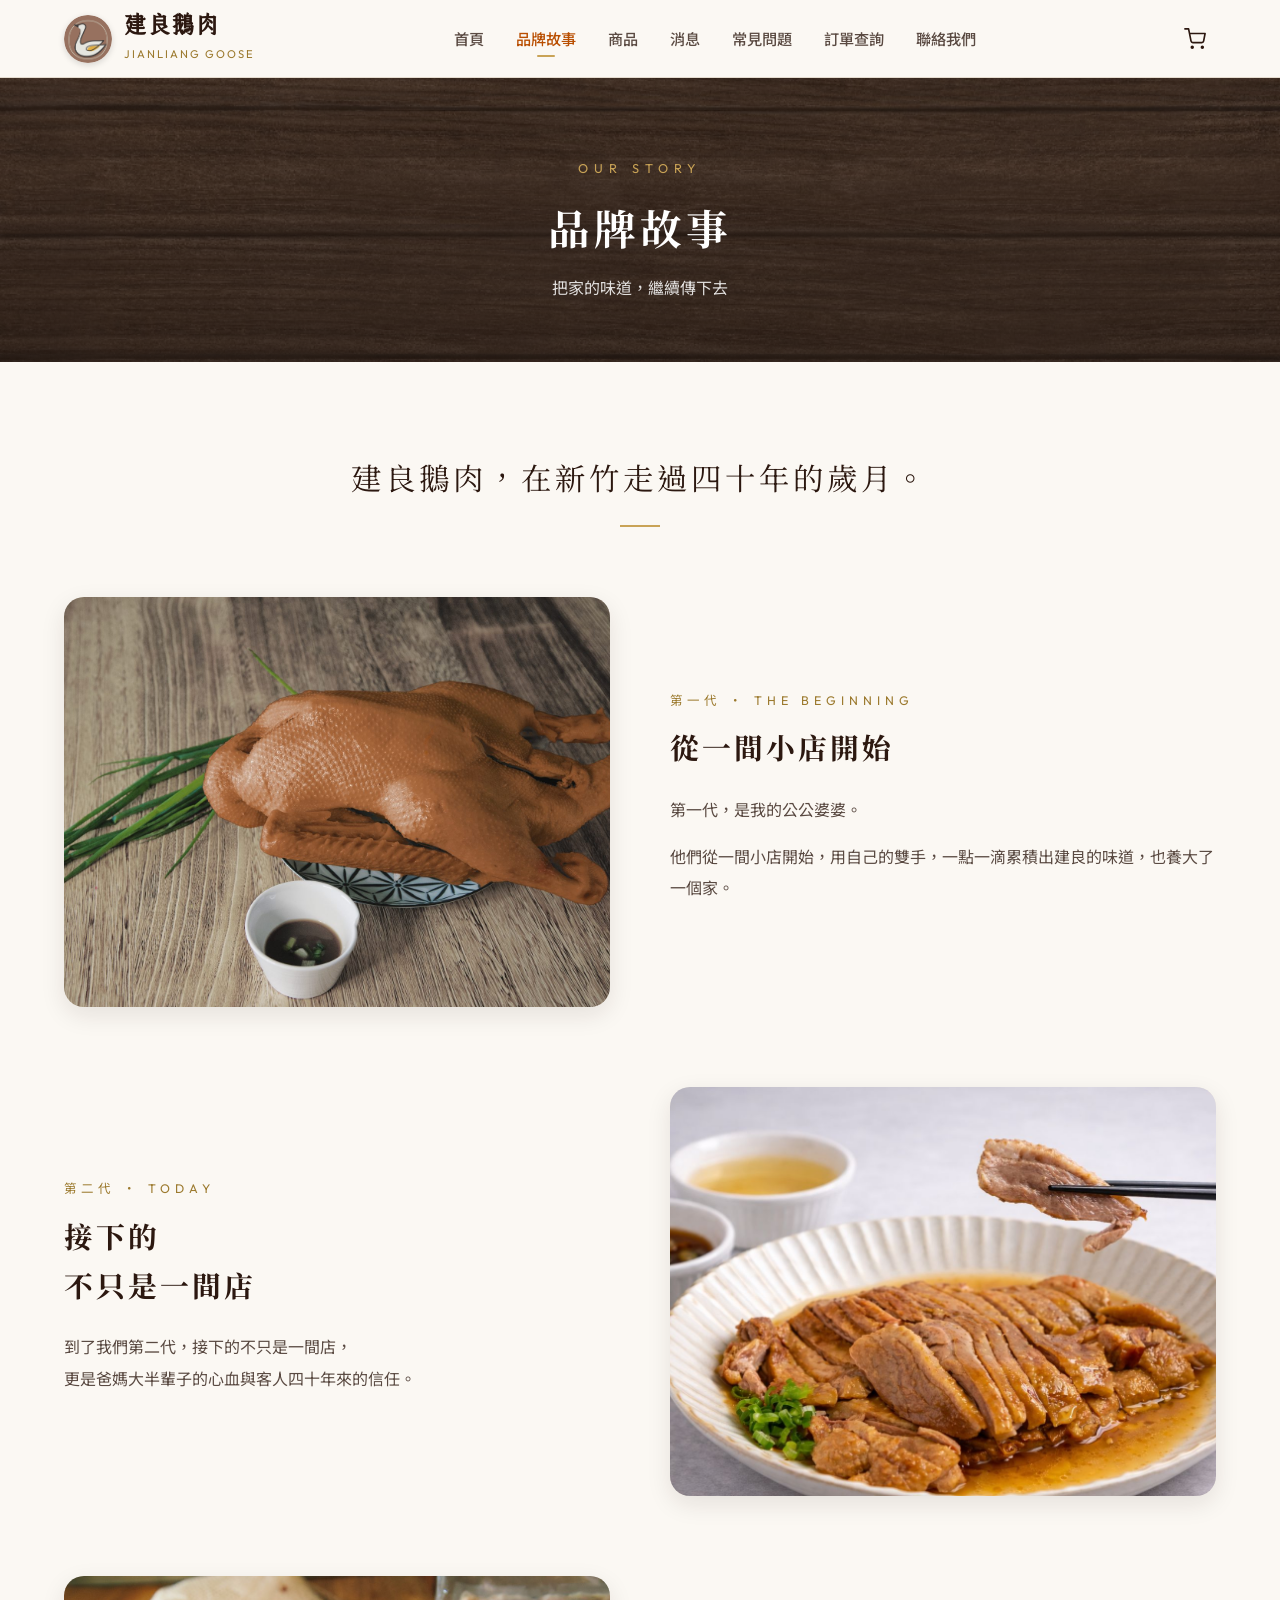
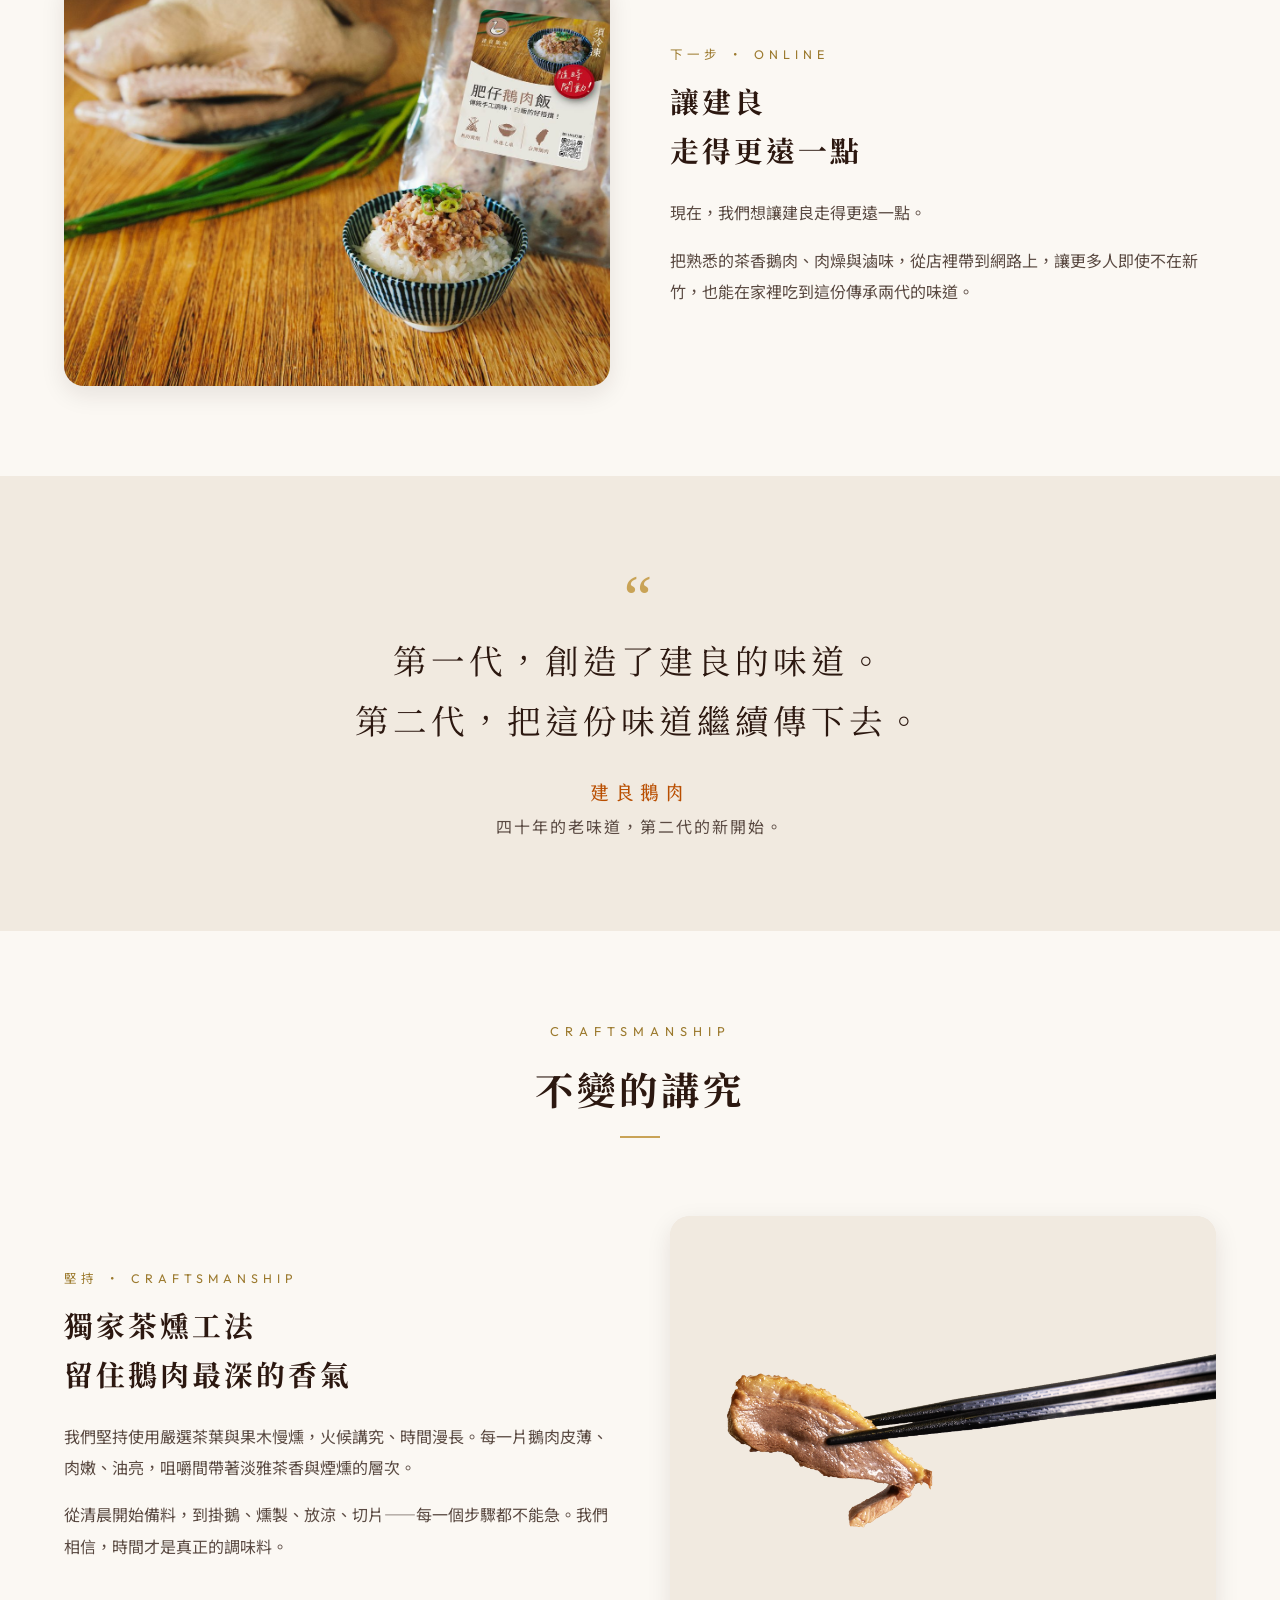
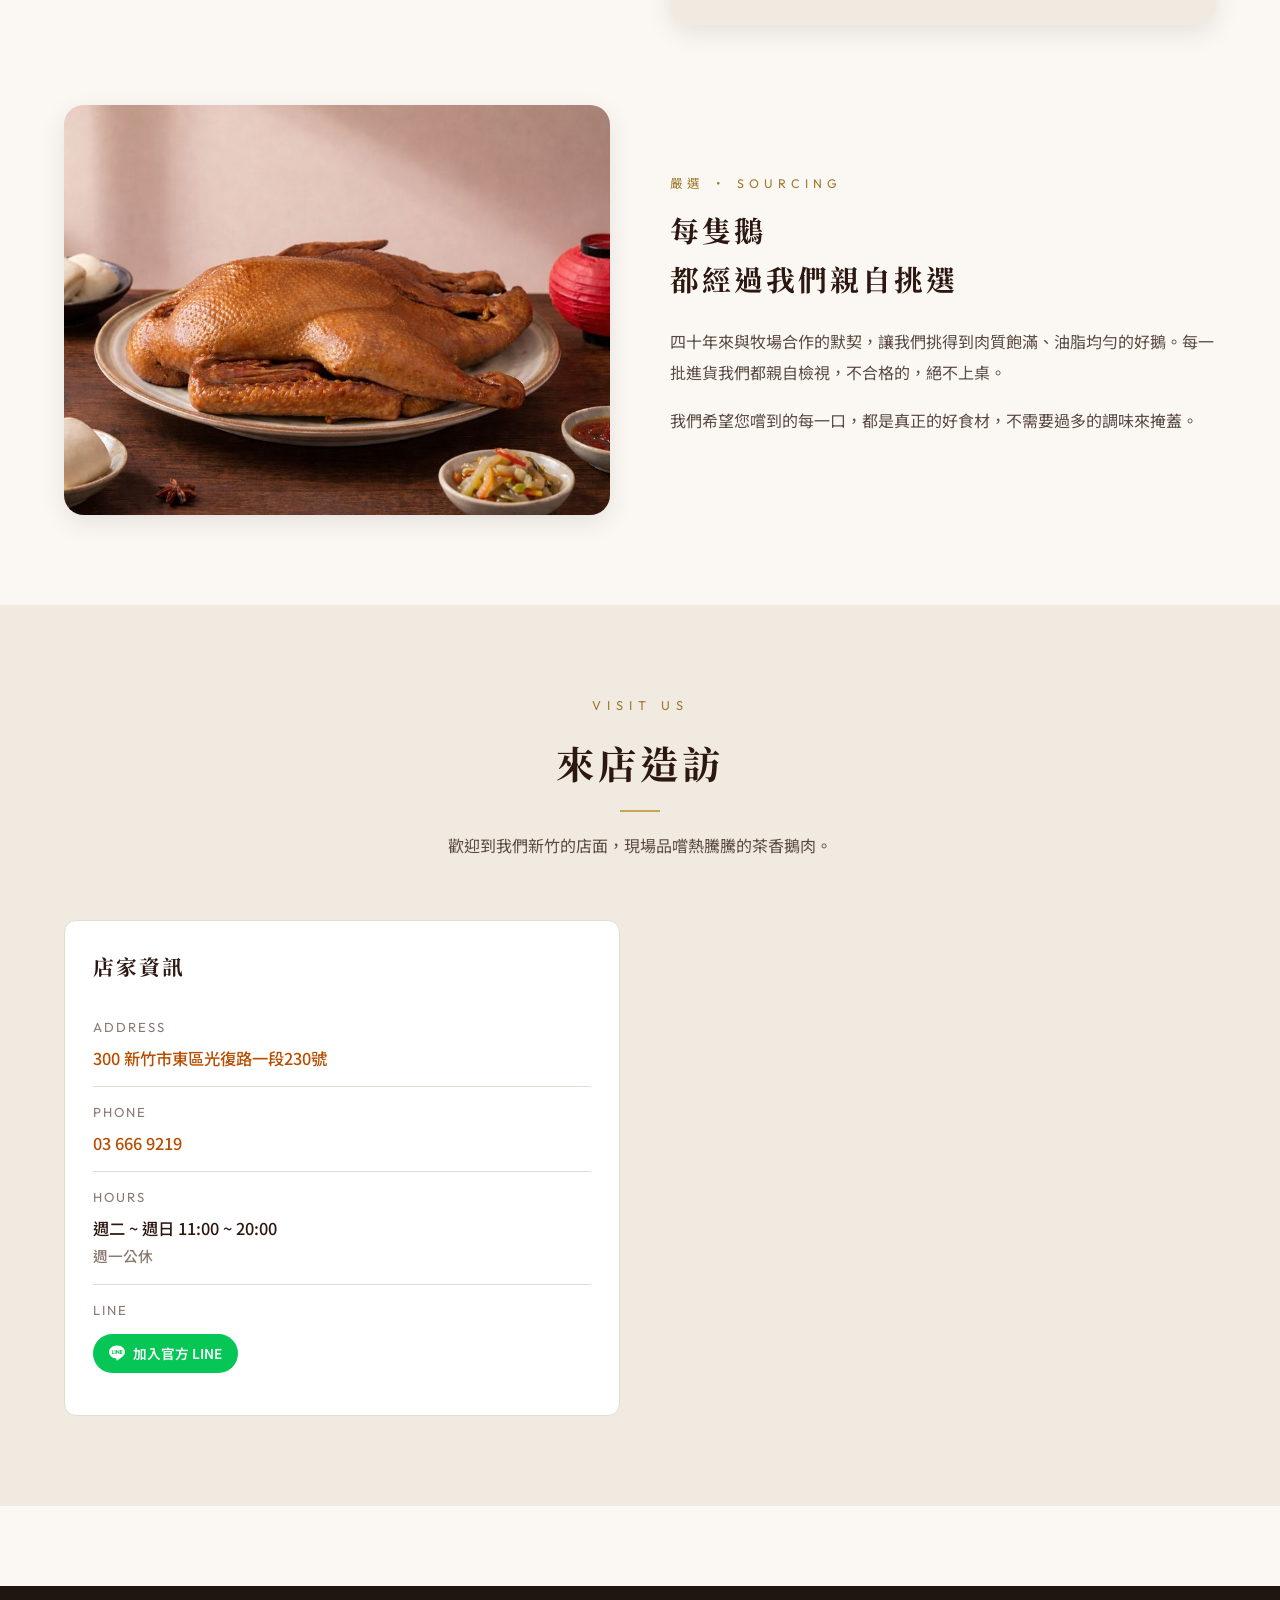
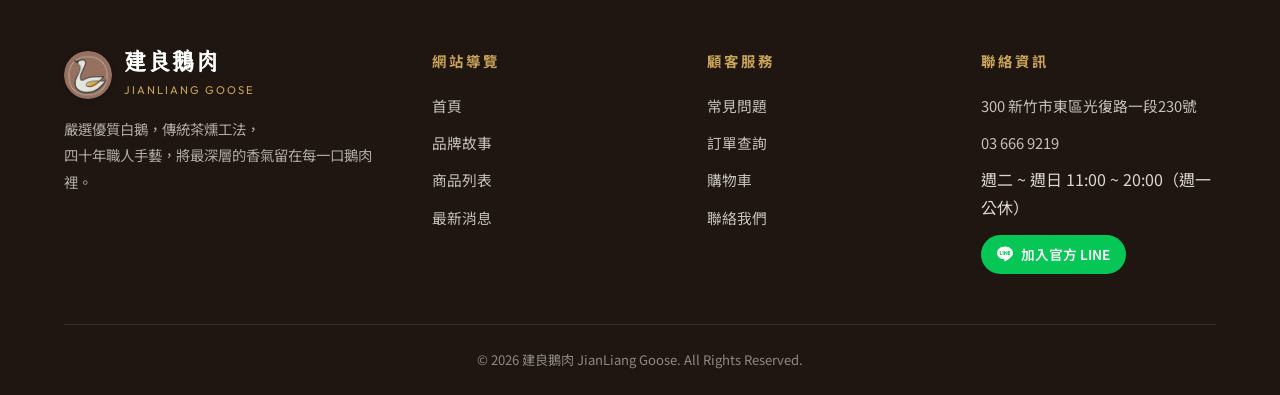
==== commit 676cac52: "官網改版：付款方式、超商門市選擇、加熱方式、品牌故事、首頁主視覺 - 付款改為 ATM／街口支付／LINE Pay，先付款後出貨，移除貨到付款 - 結帳頁新增 7-11／全家門市選擇（data/，Gi" ====
--- a/about.html
+++ b/about.html
@@ -4,11 +4,11 @@
   <meta charset="UTF-8">
   <meta name="viewport" content="width=device-width, initial-scale=1.0">
   <title>品牌故事｜建良鵝肉</title>
-  <meta name="description" content="從父親時代的小攤車到今日的店面，建良鵝肉四十年來只做一件事——把最純粹的茶香鵝肉端到您面前。">
+  <meta name="description" content="建良鵝肉在新竹走過四十年。第一代從一間小店開始，創造了建良的味道；第二代把這份味道繼續傳下去——四十年的老味道，第二代的新開始。">
   <link rel="preconnect" href="https://fonts.googleapis.com">
   <link rel="preconnect" href="https://fonts.gstatic.com" crossorigin>
   <link href="https://fonts.googleapis.com/css2?family=Noto+Sans+TC:wght@400;500;700&family=Noto+Serif+TC:wght@500;700&family=Outfit:wght@400;600;700&display=swap" rel="stylesheet">
-  <link rel="stylesheet" href="css/style.css?v=1">
+  <link rel="stylesheet" href="css/style.css?v=3">
 </head>
 <body>
   <div id="siteHeader"></div>
@@ -16,27 +16,72 @@
   <section class="page-header">
     <div class="eyebrow">Our Story</div>
     <h1>品牌故事</h1>
-    <p>四十年的火候・一隻鵝的講究</p>
+    <p>把家的味道，繼續傳下去</p>
   </section>
 
   <section class="section">
     <div class="container">
 
+      <p class="story-lead">建良鵝肉，在新竹走過四十年的歲月。</p>
+
       <div class="story-row">
         <div class="story-image">
-          <img src="hero_chopsticks.png" alt="茶香鵝肉切盤" style="object-fit: contain; background: var(--bg-alt);">
+          <img src="茶鵝.jpg" alt="建良茶香鵝肉">
         </div>
         <div class="story-text">
-          <span class="eyebrow">起點 ・ 1985</span>
-          <h3>從一台攤車<br>開始的鵝香</h3>
-          <p>建良鵝肉的故事，從一台陪父親走過大街小巷的小攤車開始。那時的他，總是天還沒亮就到市場挑鵝，回到攤前細細處理、慢火煙燻，一站就是一整天。</p>
-          <p>「鵝肉要好吃，沒有別的訣竅，就是用心。」這是父親留下來最重要的一句話。</p>
+          <span class="eyebrow">第一代 ・ The Beginning</span>
+          <h3>從一間小店開始</h3>
+          <p>第一代，是我的公公婆婆。</p>
+          <p>他們從一間小店開始，用自己的雙手，一點一滴累積出建良的味道，也養大了一個家。</p>
         </div>
       </div>
 
       <div class="story-row reverse">
         <div class="story-image">
-          <img src="images/goose-quarter.jpg" alt="茶燻工法">
+          <img src="images/goose-quarter.jpg" alt="切盤茶香鵝肉">
+        </div>
+        <div class="story-text">
+          <span class="eyebrow">第二代 ・ Today</span>
+          <h3>接下的<br>不只是一間店</h3>
+          <p>到了我們第二代，接下的不只是一間店，<br>更是爸媽大半輩子的心血與客人四十年來的信任。</p>
+        </div>
+      </div>
+
+      <div class="story-row">
+        <div class="story-image">
+          <img src="images/story-online.jpg" alt="冷凍包裝的肥仔鵝肉飯與鵝肉燥飯">
+        </div>
+        <div class="story-text">
+          <span class="eyebrow">下一步 ・ Online</span>
+          <h3>讓建良<br>走得更遠一點</h3>
+          <p>現在，我們想讓建良走得更遠一點。</p>
+          <p>把熟悉的茶香鵝肉、肉燥與滷味，從店裡帶到網路上，讓更多人即使不在新竹，也能在家裡吃到這份傳承兩代的味道。</p>
+        </div>
+      </div>
+
+    </div>
+  </section>
+
+  <section class="section section-alt">
+    <div class="container">
+      <blockquote class="story-quote">
+        <p>第一代，創造了建良的味道。<br>第二代，把這份味道繼續傳下去。</p>
+        <footer><span class="brand">建良鵝肉</span>四十年的老味道，第二代的新開始。</footer>
+      </blockquote>
+    </div>
+  </section>
+
+  <section class="section">
+    <div class="container">
+
+      <div class="section-head">
+        <span class="eyebrow">Craftsmanship</span>
+        <h2>不變的講究</h2>
+      </div>
+
+      <div class="story-row reverse">
+        <div class="story-image">
+          <img src="hero_chopsticks.png" alt="茶燻工法" style="object-fit: contain; background: var(--bg-alt);">
         </div>
         <div class="story-text">
           <span class="eyebrow">堅持 ・ Craftsmanship</span>
@@ -55,18 +100,6 @@
           <h3>每隻鵝<br>都經過我們親自挑選</h3>
           <p>四十年來與牧場合作的默契，讓我們挑得到肉質飽滿、油脂均勻的好鵝。每一批進貨我們都親自檢視，不合格的，絕不上桌。</p>
           <p>我們希望您嚐到的每一口，都是真正的好食材，不需要過多的調味來掩蓋。</p>
-        </div>
-      </div>
-
-      <div class="story-row reverse">
-        <div class="story-image">
-          <img src="images/goose-feet.jpg" alt="新鮮直送">
-        </div>
-        <div class="story-text">
-          <span class="eyebrow">傳承 ・ Today</span>
-          <h3>從攤車到網路<br>不變的是那份用心</h3>
-          <p>今天，我們把店面從新竹光復路推到了網路上，希望讓更多人，無論在哪裡，都能嚐到這份熟悉的好味道。</p>
-          <p>每一份冷凍鵝肉，都是經過真空封存、急速冷凍，讓您在家加熱即享。從攤車到您家餐桌，謝謝您讓我們成為您的味蕾陪伴。</p>
         </div>
       </div>
 
@@ -115,6 +148,6 @@
 
   <div id="siteFooter"></div>
 
-  <script src="js/main.js?v=1"></script>
+  <script src="js/main.js?v=2"></script>
 </body>
 </html>
--- a/css/style.css
+++ b/css/style.css
@@ -40,10 +40,12 @@
 
   --font-zh: 'Noto Sans TC', 'PingFang TC', 'Microsoft JhengHei', sans-serif;
   --font-en: 'Outfit', 'Noto Sans TC', sans-serif;
-  --font-brand: 'Ningshu', 'Noto Serif TC', serif;
+  --font-brand: 'Ningshu', 'Noto Serif TC', serif;  /* 字檔只有「建良鵝肉」四字，只用在單獨出現的品牌名 */
+  --font-serif: 'Noto Serif TC', serif;
 }
 
 * { box-sizing: border-box; margin: 0; padding: 0; }
+[hidden] { display: none !important; }
 html { scroll-behavior: smooth; }
 body {
   font-family: var(--font-zh);
@@ -229,26 +231,34 @@
 /* =========================================================
    Hero
    ========================================================= */
+/* 參考團購頁：左文右圖、筷子浮動、熱氣、旋轉徽章 */
 .hero {
   position: relative;
-  min-height: 78vh;
+  min-height: calc(92vh - var(--header-h));
   display: flex;
   align-items: center;
   background:
-    linear-gradient(180deg, rgba(31, 22, 18, .25) 0%, rgba(31, 22, 18, .55) 100%),
+    radial-gradient(ellipse 45% 55% at 72% 50%, rgba(255, 186, 102, .22) 0%, transparent 70%),
+    linear-gradient(90deg, rgba(31, 22, 18, .82) 0%, rgba(31, 22, 18, .5) 45%, rgba(31, 22, 18, .2) 100%),
     url('../hero_table.jpg') center/cover no-repeat;
   color: white;
-  text-align: center;
-  padding: 80px 0;
+  padding: 56px 0 110px;
   overflow: hidden;
 }
-.hero::before {
-  content: '';
-  position: absolute; inset: 0;
-  background: radial-gradient(ellipse at center, transparent 30%, rgba(31,22,18,.4) 100%);
-  pointer-events: none;
-}
-.hero-inner { position: relative; z-index: 2; }
+.hero-grid {
+  position: relative;
+  z-index: 2;
+  display: grid;
+  grid-template-columns: 1fr 1.1fr;
+  align-items: center;
+  gap: 24px;
+  width: 100%;
+}
+.hero-copy > * { animation: heroFadeUp .8s cubic-bezier(.2, .8, .2, 1) both; }
+.hero-copy > :nth-child(2) { animation-delay: .12s; }
+.hero-copy > :nth-child(3) { animation-delay: .24s; }
+.hero-copy > :nth-child(4) { animation-delay: .36s; }
+.hero-copy > :nth-child(5) { animation-delay: .48s; }
 .hero .eyebrow {
   display: inline-block;
   font-family: var(--font-en);
@@ -256,30 +266,189 @@
   letter-spacing: 8px;
   color: var(--accent);
   text-transform: uppercase;
-  margin-bottom: 18px;
+  margin-bottom: 20px;
   padding-bottom: 12px;
   border-bottom: 1px solid var(--accent);
 }
 .hero h1 {
-  font-family: var(--font-brand);
-  font-size: clamp(2rem, 6vw, 3.6rem);
+  font-family: var(--font-serif);
+  font-size: clamp(2.4rem, 5.4vw, 4.4rem);
   font-weight: 700;
+  line-height: 1.25;
   letter-spacing: 6px;
-  margin-bottom: 20px;
-  text-shadow: 0 4px 20px rgba(0,0,0,.3);
+  margin-bottom: 22px;
+  text-shadow: 0 6px 30px rgba(0,0,0,.45);
+}
+.hero h1 .hl {
+  background: linear-gradient(100deg, #F3D48B 0%, #C9A356 60%, #E8B96A 100%);
+  -webkit-background-clip: text;
+  background-clip: text;
+  color: transparent;
+  text-shadow: none;
+  filter: drop-shadow(0 6px 24px rgba(0,0,0,.4));
 }
 .hero p {
-  font-size: clamp(1rem, 1.6vw, 1.15rem);
+  font-size: clamp(1rem, 1.6vw, 1.18rem);
   line-height: 1.9;
-  max-width: 620px;
-  margin: 0 auto 36px;
-  color: rgba(255,255,255,.9);
+  max-width: 540px;
+  margin-bottom: 34px;
+  color: rgba(255,255,255,.92);
+  text-shadow: 0 2px 12px rgba(0,0,0,.5);
+  word-break: keep-all; /* 只在標點處換行，避免單字落單 */
 }
 .hero-actions {
   display: flex;
   gap: 16px;
-  justify-content: center;
   flex-wrap: wrap;
+}
+.hero .btn-primary {
+  background: linear-gradient(135deg, var(--primary-light), var(--primary) 55%, var(--primary-dark));
+  box-shadow: 0 14px 34px rgba(0, 0, 0, .35);
+  border: 2px solid rgba(255,255,255,.15);
+}
+.hero .btn-primary:hover { transform: translateY(-3px) scale(1.03); box-shadow: 0 18px 40px rgba(185, 78, 0, .5); }
+.hero .btn-primary .arrow { transition: transform .25s; }
+.hero .btn-primary:hover .arrow { transform: translateX(4px); }
+.hero-points {
+  list-style: none;
+  display: flex;
+  flex-wrap: wrap;
+  gap: 8px 20px;
+  margin-top: 30px;
+  font-size: 0.9rem;
+  color: rgba(255,255,255,.85);
+}
+.hero-points li::before {
+  content: '';
+  display: inline-block;
+  width: 6px; height: 6px;
+  margin-right: 8px;
+  border-radius: 50%;
+  background: var(--accent);
+  vertical-align: middle;
+}
+
+.hero-visual {
+  position: relative;
+  aspect-ratio: 1 / .82;
+  pointer-events: none;
+}
+.hero-plate {
+  position: absolute;
+  width: 120%;
+  max-width: none;
+  left: -8%;
+  top: 8%;
+  transform: rotate(-12deg);
+  filter: drop-shadow(0 30px 40px rgba(0,0,0,.6));
+  animation: heroPlateIn 1.2s cubic-bezier(.2, .8, .2, 1) both;
+}
+.hero-chopsticks {
+  position: absolute;
+  width: 80%;
+  max-width: none;
+  right: -16%;
+  top: -6%;
+  transform: rotate(14deg);
+  filter: drop-shadow(20px 30px 30px rgba(0,0,0,.5));
+  animation: heroChopIn 1s .5s cubic-bezier(.2, .8, .2, 1) both, heroChopFloat 6s 1.5s ease-in-out infinite;
+}
+.hero-steam {
+  position: absolute;
+  left: 34%; top: 14%;
+  width: 34%; height: 44%;
+}
+.hero-steam span {
+  position: absolute;
+  bottom: 0;
+  width: 18px; height: 110px;
+  border-radius: 50%;
+  background: radial-gradient(ellipse at center, rgba(255,255,255,.6) 0%, rgba(255,255,255,0) 70%);
+  filter: blur(7px);
+  opacity: 0;
+  animation: heroSteam 4.8s ease-in-out infinite;
+}
+.hero-steam span:nth-child(1) { left: 18%; }
+.hero-steam span:nth-child(2) { left: 48%; animation-delay: 1.6s; }
+.hero-steam span:nth-child(3) { left: 76%; animation-delay: 3.2s; }
+.hero-badge {
+  position: absolute;
+  left: 0; top: 2%;
+  width: 120px; height: 120px;
+  z-index: 3;
+  animation: heroFadeUp .8s .9s both;
+}
+.hero-badge::before {
+  content: '';
+  position: absolute; inset: 0;
+  border-radius: 50%;
+  background: rgba(31, 22, 18, .6);
+  -webkit-backdrop-filter: blur(4px);
+  backdrop-filter: blur(4px);
+  border: 1px solid rgba(201, 163, 86, .5);
+}
+.hero-badge svg {
+  position: absolute; inset: 0;
+  width: 100%; height: 100%;
+  animation: spin 20s linear infinite;
+}
+.hero-badge text {
+  fill: var(--accent);
+  font-family: var(--font-en);
+  font-size: 10px;
+  font-weight: 600;
+  letter-spacing: 1px;
+}
+.hero-badge img {
+  position: absolute;
+  inset: 25%;
+  width: 50%; height: 50%;
+  border-radius: 50%;
+  box-shadow: 0 4px 14px rgba(0,0,0,.45);
+}
+.hero-wave {
+  position: absolute;
+  left: 0; right: 0; bottom: -1px;
+  width: 100%; height: 70px;
+  color: var(--bg);
+  z-index: 3;
+}
+
+@keyframes heroFadeUp { from { opacity: 0; transform: translateY(24px); } to { opacity: 1; transform: none; } }
+@keyframes heroPlateIn { from { opacity: 0; transform: rotate(-40deg) scale(.85); } to { opacity: 1; transform: rotate(-12deg) scale(1); } }
+@keyframes heroChopIn { from { opacity: 0; transform: translate(80px, -50px) rotate(26deg); } to { opacity: 1; transform: rotate(14deg); } }
+@keyframes heroChopFloat { 0%, 100% { transform: translateY(0) rotate(14deg); } 50% { transform: translateY(-18px) rotate(17deg); } }
+@keyframes heroSteam {
+  0% { opacity: 0; transform: translateY(30px) scaleX(1); }
+  35% { opacity: .75; }
+  100% { opacity: 0; transform: translateY(-90px) scaleX(2.4); }
+}
+
+@media (max-width: 880px) {
+  .hero {
+    min-height: 0;
+    padding: 44px 0 80px;
+    text-align: center;
+    background:
+      radial-gradient(ellipse 70% 40% at 50% 78%, rgba(255, 186, 102, .2) 0%, transparent 70%),
+      linear-gradient(180deg, rgba(31, 22, 18, .8) 0%, rgba(31, 22, 18, .45) 60%, rgba(31, 22, 18, .3) 100%),
+      url('../hero_table.jpg') center/cover no-repeat;
+  }
+  .hero-grid { grid-template-columns: 1fr; gap: 8px; }
+  .hero p { margin-left: auto; margin-right: auto; }
+  .hero-actions, .hero-points { justify-content: center; }
+  .hero-visual { width: 100%; max-width: 460px; margin: 0 auto; }
+  .hero-badge { width: 86px; height: 86px; top: 0; }
+  .hero-badge text { font-size: 10.5px; }
+  .hero-wave { height: 40px; }
+}
+@media (max-width: 480px) {
+  .hero h1 { letter-spacing: 4px; }
+  .hero-actions .btn-lg { padding: 14px 28px; }
+  .hero-chopsticks { width: 74%; right: -10%; }
+}
+@media (prefers-reduced-motion: reduce) {
+  .hero *, .hero *::before { animation: none !important; }
 }
 
 /* Page Header (smaller hero for inner pages) */
@@ -300,7 +469,7 @@
   margin-bottom: 12px;
 }
 .page-header h1 {
-  font-family: var(--font-brand);
+  font-family: var(--font-serif);
   font-size: clamp(1.8rem, 4vw, 2.6rem);
   letter-spacing: 4px;
   margin-bottom: 12px;
@@ -379,10 +548,10 @@
   color: var(--accent-dark);
   text-transform: uppercase;
   margin-bottom: 14px;
-  display: inline-block;
+  display: block;
 }
 .section-head h2 {
-  font-family: var(--font-brand);
+  font-family: var(--font-serif);
   font-size: clamp(1.8rem, 3.5vw, 2.4rem);
   letter-spacing: 4px;
   color: var(--ink);
@@ -492,7 +661,7 @@
   display: inline-block;
 }
 .story-text h3 {
-  font-family: var(--font-brand);
+  font-family: var(--font-serif);
   font-size: 1.8rem;
   letter-spacing: 3px;
   margin-bottom: 22px;
@@ -657,7 +826,7 @@
   margin-bottom: 10px;
 }
 .product-info h1 {
-  font-family: var(--font-brand);
+  font-family: var(--font-serif);
   font-size: 2rem;
   letter-spacing: 3px;
   margin-bottom: 18px;
@@ -890,7 +1059,7 @@
   margin-bottom: 20px;
 }
 .form-card h2 {
-  font-family: var(--font-brand);
+  font-family: var(--font-serif);
   font-size: 1.3rem;
   letter-spacing: 2px;
   margin-bottom: 6px;
@@ -1065,7 +1234,7 @@
   font-size: 2.4rem;
 }
 .success-card h1 {
-  font-family: var(--font-brand);
+  font-family: var(--font-serif);
   font-size: 1.8rem;
   letter-spacing: 3px;
   margin-bottom: 10px;
@@ -1145,7 +1314,7 @@
   padding: 0 8px;
 }
 .faq-item.open .faq-a {
-  max-height: 600px;
+  max-height: 1400px;
   padding: 0 8px 22px;
 }
 
@@ -1216,7 +1385,7 @@
   padding: 28px;
 }
 .contact-info h2 {
-  font-family: var(--font-brand);
+  font-family: var(--font-serif);
   font-size: 1.3rem;
   letter-spacing: 2px;
   margin-bottom: 18px;
@@ -1400,3 +1569,266 @@
   flex-shrink: 0;
 }
 .tracking-card .field-row .val { color: var(--ink); flex: 1; }
+
+/* =========================================================
+   Checkout - 超商門市選擇
+   ========================================================= */
+.store-search { position: relative; }
+.store-search svg {
+  position: absolute;
+  left: 14px; top: 50%;
+  transform: translateY(-50%);
+  color: var(--ink-mute);
+  pointer-events: none;
+}
+.store-search .form-input { padding-left: 42px; }
+.store-results {
+  position: absolute;
+  z-index: 30;
+  left: 0; right: 0;
+  top: calc(100% + 6px);
+  max-height: 320px;
+  overflow-y: auto;
+  list-style: none;
+  background: var(--white);
+  border: 1px solid var(--line);
+  border-radius: var(--r-sm);
+  box-shadow: var(--shadow-md);
+}
+.store-results li {
+  padding: 10px 14px;
+  border-bottom: 1px solid var(--line);
+  cursor: pointer;
+}
+.store-results li:last-child { border-bottom: none; }
+.store-results li[data-i]:hover,
+.store-results li.active { background: rgba(185, 78, 0, .06); }
+.store-results .r-name { font-weight: 600; font-size: 0.95rem; color: var(--ink); }
+.store-results .r-id {
+  font-family: var(--font-en);
+  font-size: 0.8rem;
+  font-weight: 600;
+  color: var(--primary);
+  margin-left: 8px;
+}
+.store-results .r-addr { font-size: 0.82rem; color: var(--ink-mute); }
+.store-results .r-more {
+  font-size: 0.82rem;
+  color: var(--ink-mute);
+  text-align: center;
+  cursor: default;
+}
+.store-or {
+  display: flex;
+  align-items: center;
+  gap: 12px;
+  margin: 14px 0 10px;
+  font-size: 0.8rem;
+  color: var(--ink-mute);
+}
+.store-or::before, .store-or::after { content: ''; flex: 1; height: 1px; background: var(--line); }
+.store-selects {
+  display: grid;
+  grid-template-columns: 1fr 1fr 2fr;
+  gap: 10px;
+}
+.store-selects .form-select { padding: 11px 10px; }
+@media (max-width: 600px) {
+  .store-selects { grid-template-columns: 1fr 1fr; }
+  .store-selects #storeSelect { grid-column: 1 / -1; }
+}
+.store-status { font-size: 0.85rem; color: var(--ink-mute); margin-top: 10px; }
+.store-selected {
+  margin-top: 14px;
+  padding: 14px 16px;
+  border: 1.5px solid var(--primary);
+  border-radius: var(--r-sm);
+  background: rgba(185, 78, 0, .04);
+  line-height: 1.6;
+}
+.store-selected-tag { font-size: 0.78rem; font-weight: 700; color: var(--success); margin-bottom: 2px; }
+.store-selected-name { font-weight: 700; font-size: 1.02rem; color: var(--ink); }
+.store-selected-id {
+  font-family: var(--font-en);
+  font-size: 0.85rem;
+  font-weight: 600;
+  color: var(--primary);
+  margin-left: 10px;
+}
+.store-selected-addr { font-size: 0.88rem; color: var(--ink-soft); }
+.store-selected-note { font-size: 0.82rem; color: #9A6700; margin-top: 4px; }
+.store-help {
+  display: flex;
+  justify-content: space-between;
+  align-items: flex-start;
+  gap: 6px 16px;
+  flex-wrap: wrap;
+  margin-top: 10px;
+}
+.store-help > span { flex: 1 1 240px; }
+.link-btn {
+  color: var(--primary);
+  font-size: 0.82rem;
+  font-weight: 600;
+  text-decoration: underline;
+  text-underline-offset: 3px;
+  white-space: nowrap;
+}
+#storeManualMode .form-help a { color: var(--primary); font-weight: 600; }
+
+/* 收款 QR Code */
+.pay-qr {
+  display: flex;
+  align-items: center;
+  gap: 18px;
+}
+.pay-qr img,
+.pay-qr-placeholder {
+  flex-shrink: 0;
+  width: 150px; height: 150px;
+  border-radius: var(--r-sm);
+  background: var(--white);
+}
+.pay-qr img { object-fit: contain; padding: 6px; border: 1px solid var(--line); }
+.pay-qr-placeholder {
+  display: flex;
+  align-items: center;
+  justify-content: center;
+  text-align: center;
+  font-size: 0.82rem;
+  line-height: 1.6;
+  color: var(--ink-mute);
+  border: 2px dashed var(--line);
+}
+@media (max-width: 480px) {
+  .pay-qr { flex-direction: column; align-items: flex-start; }
+  .pay-qr img, .pay-qr-placeholder { width: 180px; height: 180px; }
+}
+
+/* =========================================================
+   加熱方式（仿加熱方式小卡：咖啡色弧形標題 + 米色底）
+   ========================================================= */
+.heating-guide {
+  position: relative;
+  overflow: hidden;
+  background: #F7EFDC;
+  border-radius: var(--r-lg);
+  padding: 0 40px 40px;
+  color: #3E3A39;
+}
+/* 咖啡色標題區，底部是左低右高的弧線 */
+.heating-head {
+  position: relative;
+  margin: 0 -40px 32px;
+  padding: 30px 40px 58px;
+  background: #B48D7A;
+  clip-path: ellipse(78% 100% at 32% 0);
+}
+.heating-head h2 {
+  font-family: var(--font-serif);
+  font-size: clamp(1.8rem, 4vw, 2.5rem);
+  letter-spacing: 8px;
+  line-height: 1.2;
+  color: #F7EFDC;
+}
+.heating-head p { font-size: 0.92rem; color: rgba(247, 239, 220, .92); margin-top: 6px; }
+.heating-grid {
+  position: relative;
+  display: grid;
+  grid-template-columns: repeat(3, 1fr);
+  gap: 28px;
+}
+.heating-illust {
+  height: 150px;
+  display: flex;
+  align-items: flex-end;
+  justify-content: center;
+  margin-bottom: 18px;
+}
+.heating-illust img { height: 100%; width: auto; }
+.heating-item h3 {
+  font-family: var(--font-serif);
+  font-size: 1.3rem;
+  letter-spacing: 4px;
+  text-align: center;
+  margin-bottom: 8px;
+  color: #3E3A39;
+}
+.heating-item p {
+  max-width: 250px;
+  margin: 0 auto;
+  font-size: 0.92rem;
+  line-height: 1.85;
+  color: #5A4E48;
+}
+.heating-item .nowrap { white-space: nowrap; }
+.faq-a .heating-guide { margin: 4px 0 14px; }
+.faq-a .heating-illust { height: 120px; }
+@media (max-width: 720px) {
+  .heating-guide { padding: 0 22px 30px; }
+  .heating-head { margin: 0 -22px 26px; padding: 26px 22px 50px; clip-path: ellipse(95% 100% at 40% 0); }
+  .heating-grid { grid-template-columns: 1fr; gap: 22px; }
+  .heating-item {
+    display: grid;
+    grid-template-columns: 110px 1fr;
+    column-gap: 16px;
+    align-items: center;
+  }
+  .heating-illust,
+  .faq-a .heating-illust { grid-row: span 2; height: 96px; margin: 0; }
+  .heating-item h3 { text-align: left; font-size: 1.1rem; margin-bottom: 2px; align-self: end; }
+  .heating-item p { max-width: none; margin: 0; align-self: start; }
+}
+
+/* =========================================================
+   品牌故事
+   ========================================================= */
+.story-lead {
+  text-align: center;
+  font-family: var(--font-serif);
+  font-size: clamp(1.3rem, 3vw, 1.9rem);
+  letter-spacing: 4px;
+  color: var(--ink);
+  margin-bottom: 70px;
+}
+.story-lead::after {
+  content: '';
+  display: block;
+  width: 40px; height: 2px;
+  margin: 22px auto 0;
+  background: var(--accent);
+}
+.story-quote {
+  max-width: 720px;
+  margin: 0 auto;
+  text-align: center;
+}
+.story-quote p {
+  font-family: var(--font-serif);
+  font-size: clamp(1.4rem, 3.4vw, 2.1rem);
+  line-height: 1.8;
+  letter-spacing: 4px;
+  color: var(--ink);
+}
+.story-quote p::before {
+  content: '“';
+  display: block;
+  font-family: Georgia, serif;
+  font-size: 4rem;
+  line-height: 1;
+  color: var(--accent);
+}
+.story-quote footer {
+  margin-top: 26px;
+  font-size: 1rem;
+  letter-spacing: 2px;
+  color: var(--ink-soft);
+}
+.story-quote footer .brand {
+  display: block;
+  font-family: var(--font-brand);
+  font-size: 1.2rem;
+  letter-spacing: 6px;
+  color: var(--primary);
+  margin-bottom: 4px;
+}
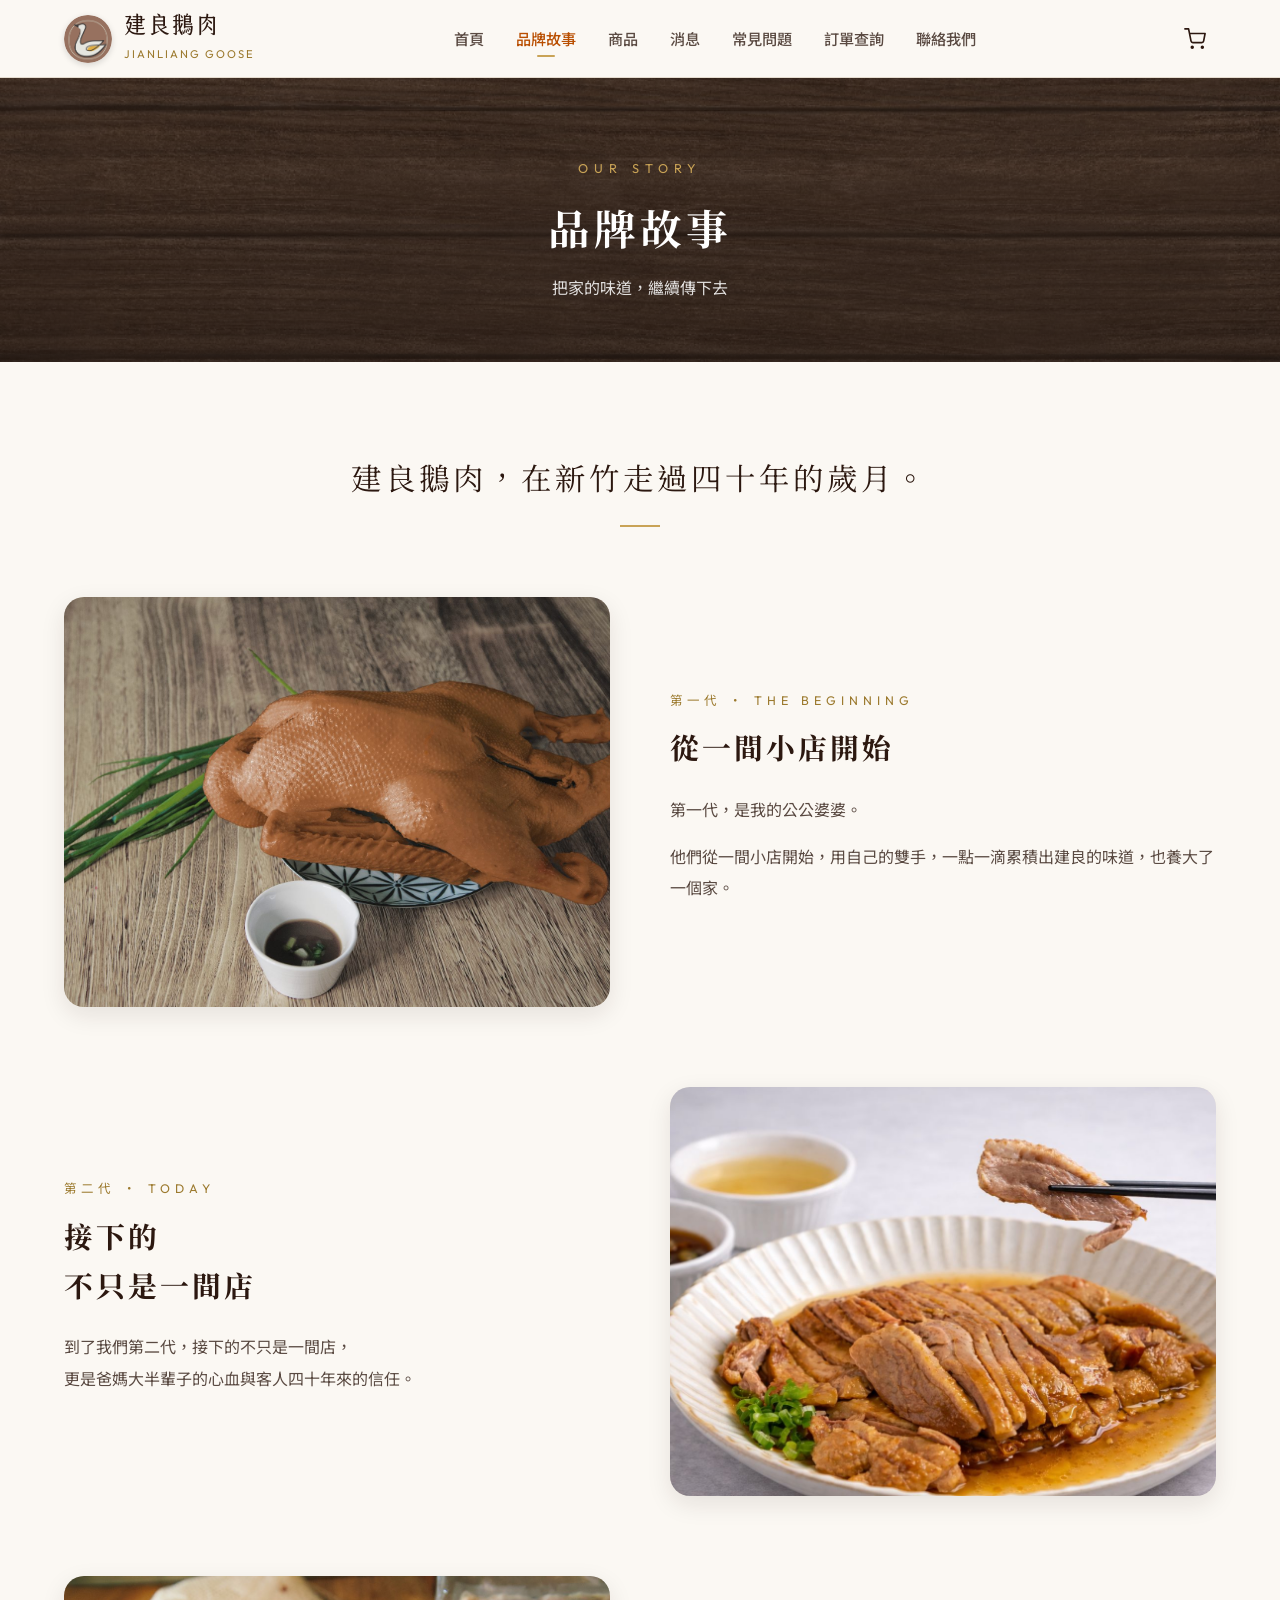
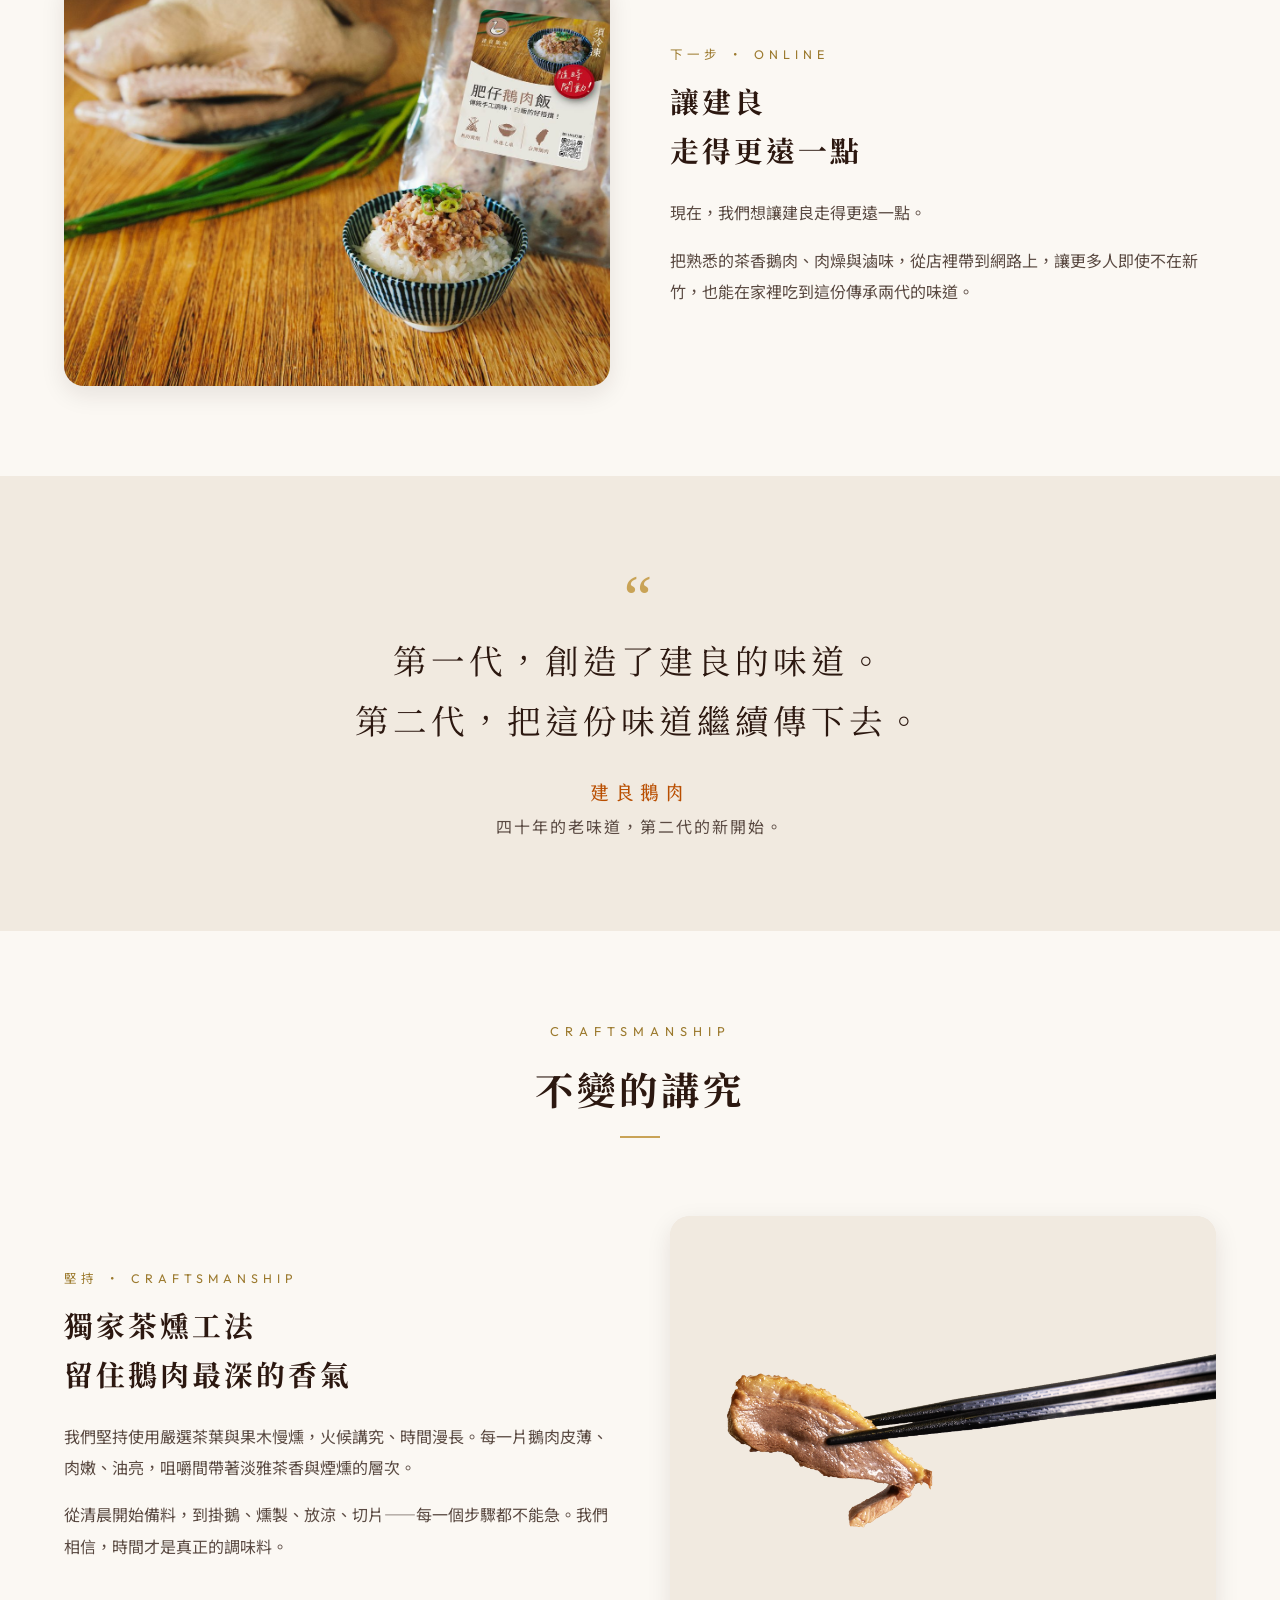
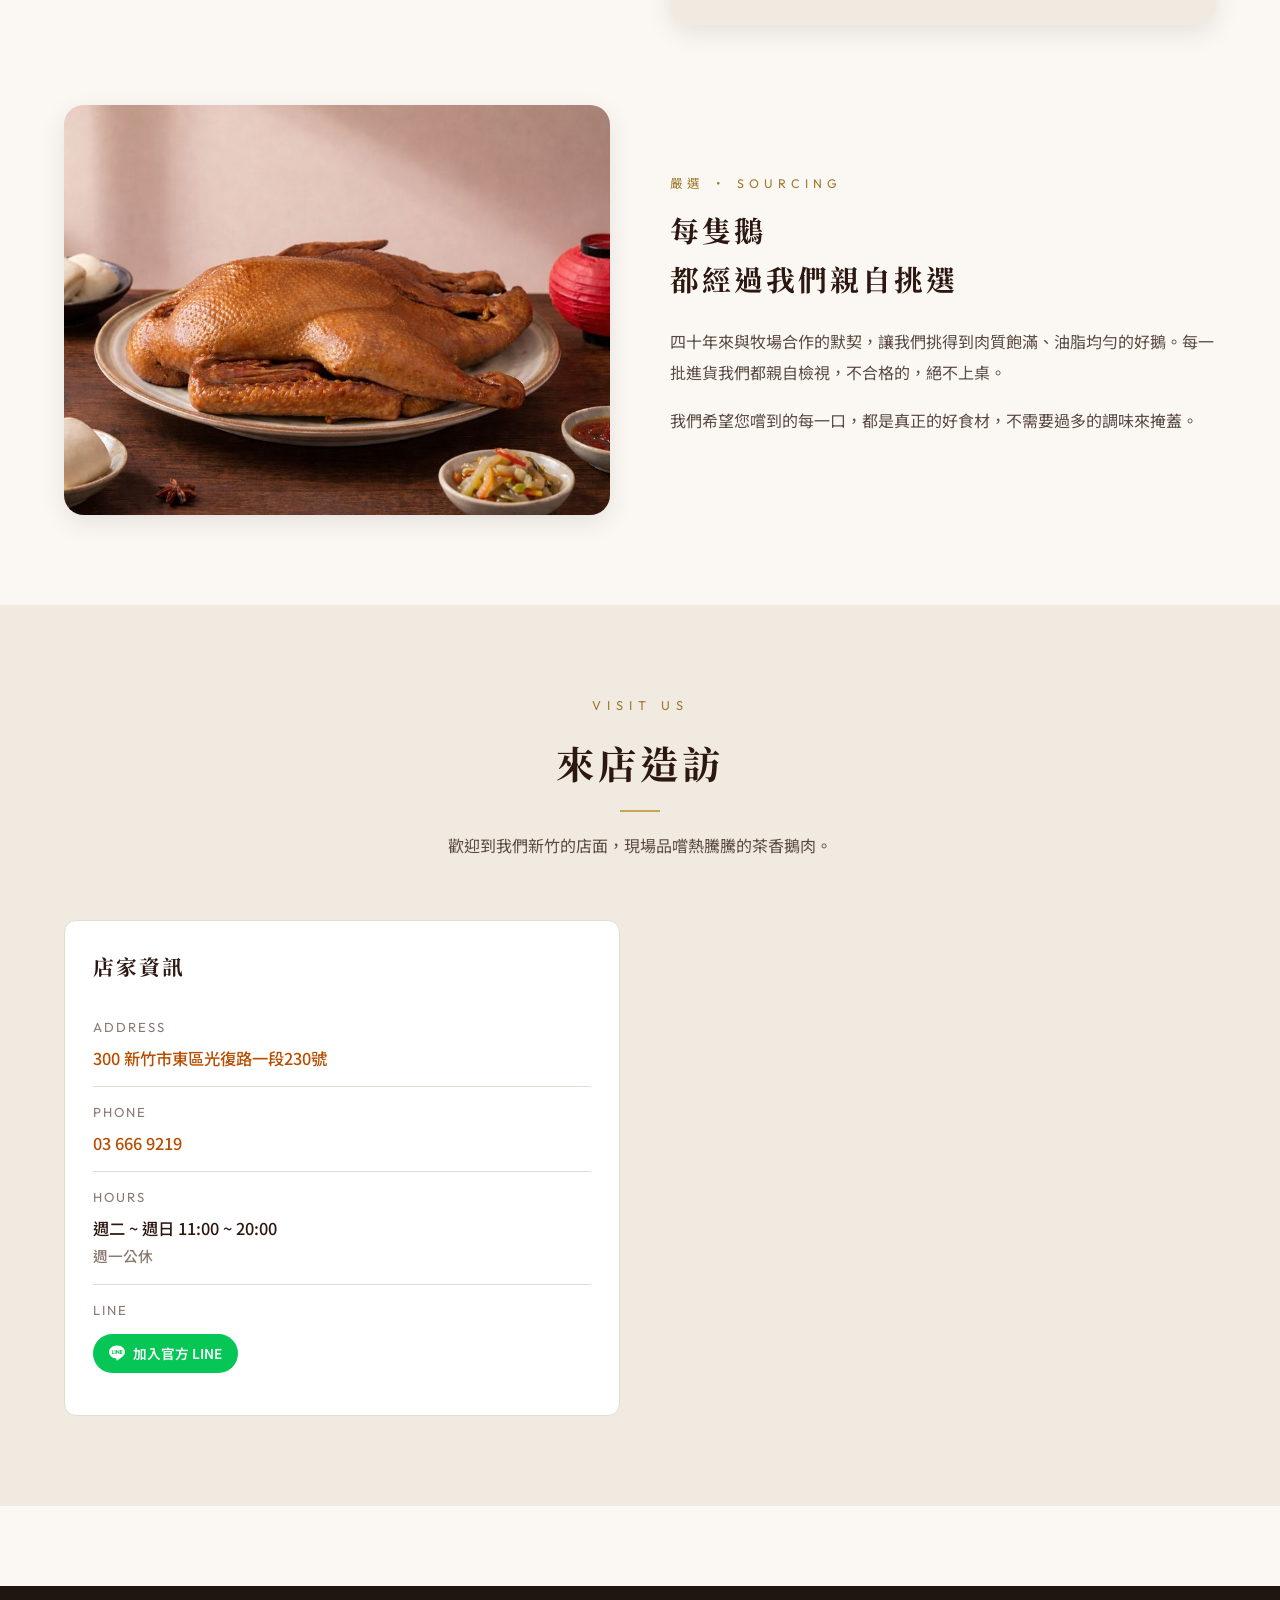
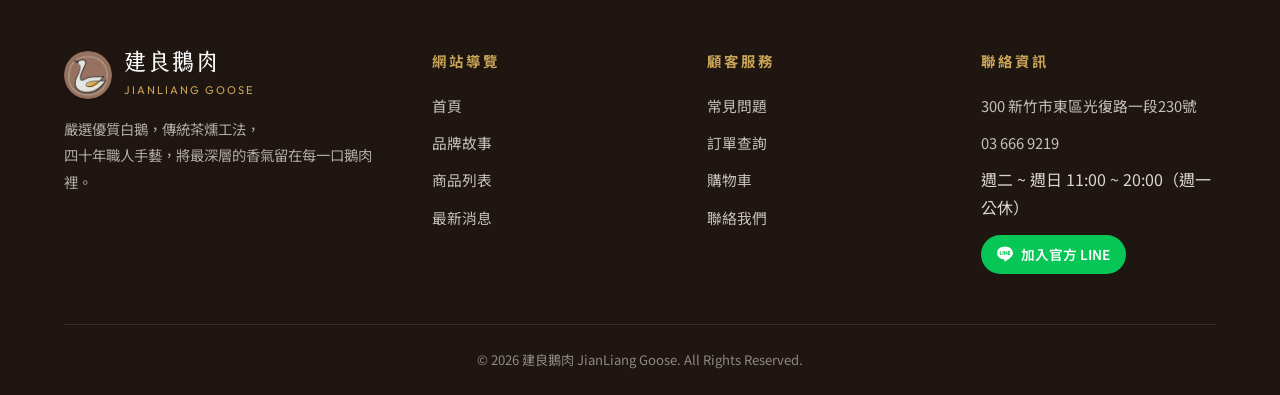
==== commit edde429d: "品牌名凝書體改用正常字重，避免瀏覽器硬加粗 Co-Authored-By: Claude Opus 5.5 <noreply@anthropic.com>" ====
--- a/about.html
+++ b/about.html
@@ -8,7 +8,7 @@
   <link rel="preconnect" href="https://fonts.googleapis.com">
   <link rel="preconnect" href="https://fonts.gstatic.com" crossorigin>
   <link href="https://fonts.googleapis.com/css2?family=Noto+Sans+TC:wght@400;500;700&family=Noto+Serif+TC:wght@500;700&family=Outfit:wght@400;600;700&display=swap" rel="stylesheet">
-  <link rel="stylesheet" href="css/style.css?v=3">
+  <link rel="stylesheet" href="css/style.css?v=4">
 </head>
 <body>
   <div id="siteHeader"></div>
--- a/css/style.css
+++ b/css/style.css
@@ -111,7 +111,7 @@
 .brand-link .brand-zh {
   font-family: var(--font-brand);
   font-size: 1.4rem;
-  font-weight: 700;
+  font-weight: normal;  /* 凝書體只有一種粗細，設粗體會被瀏覽器硬加粗 */
   color: var(--ink);
   letter-spacing: 2px;
   line-height: 1;
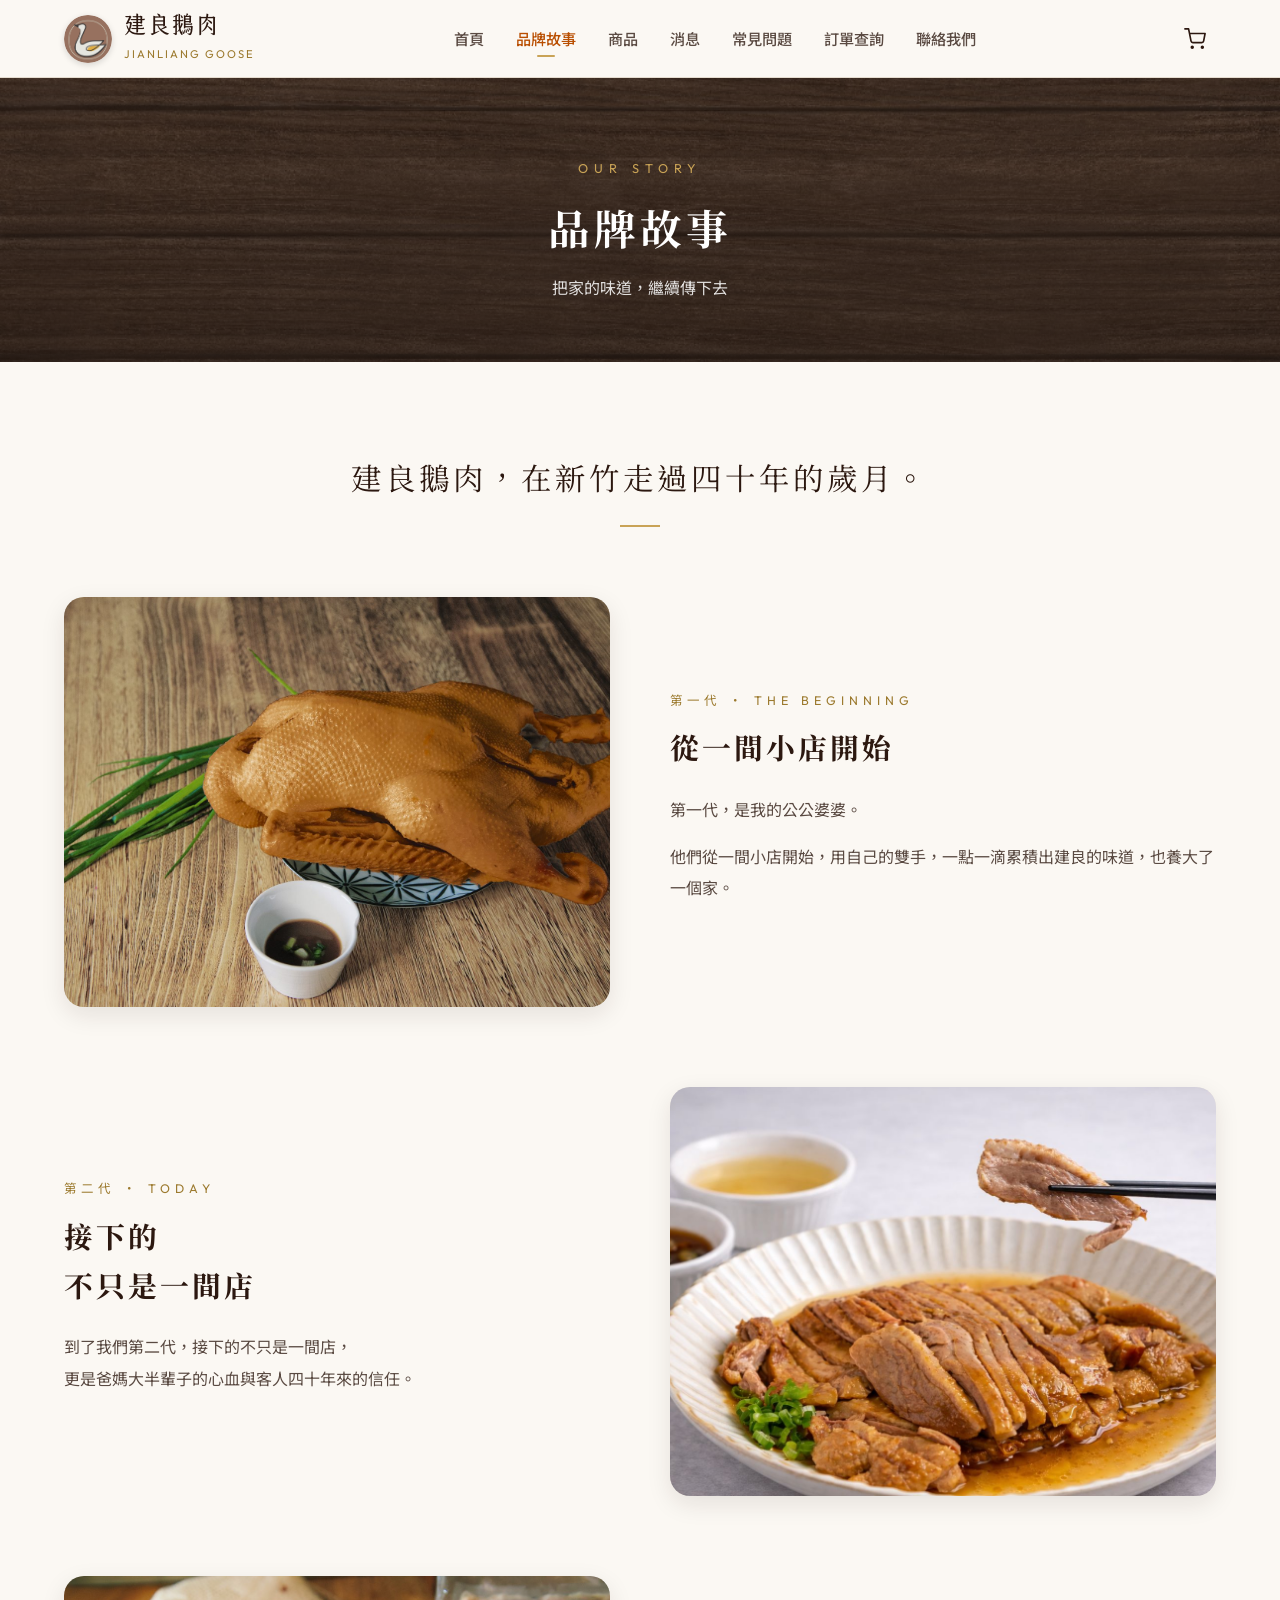
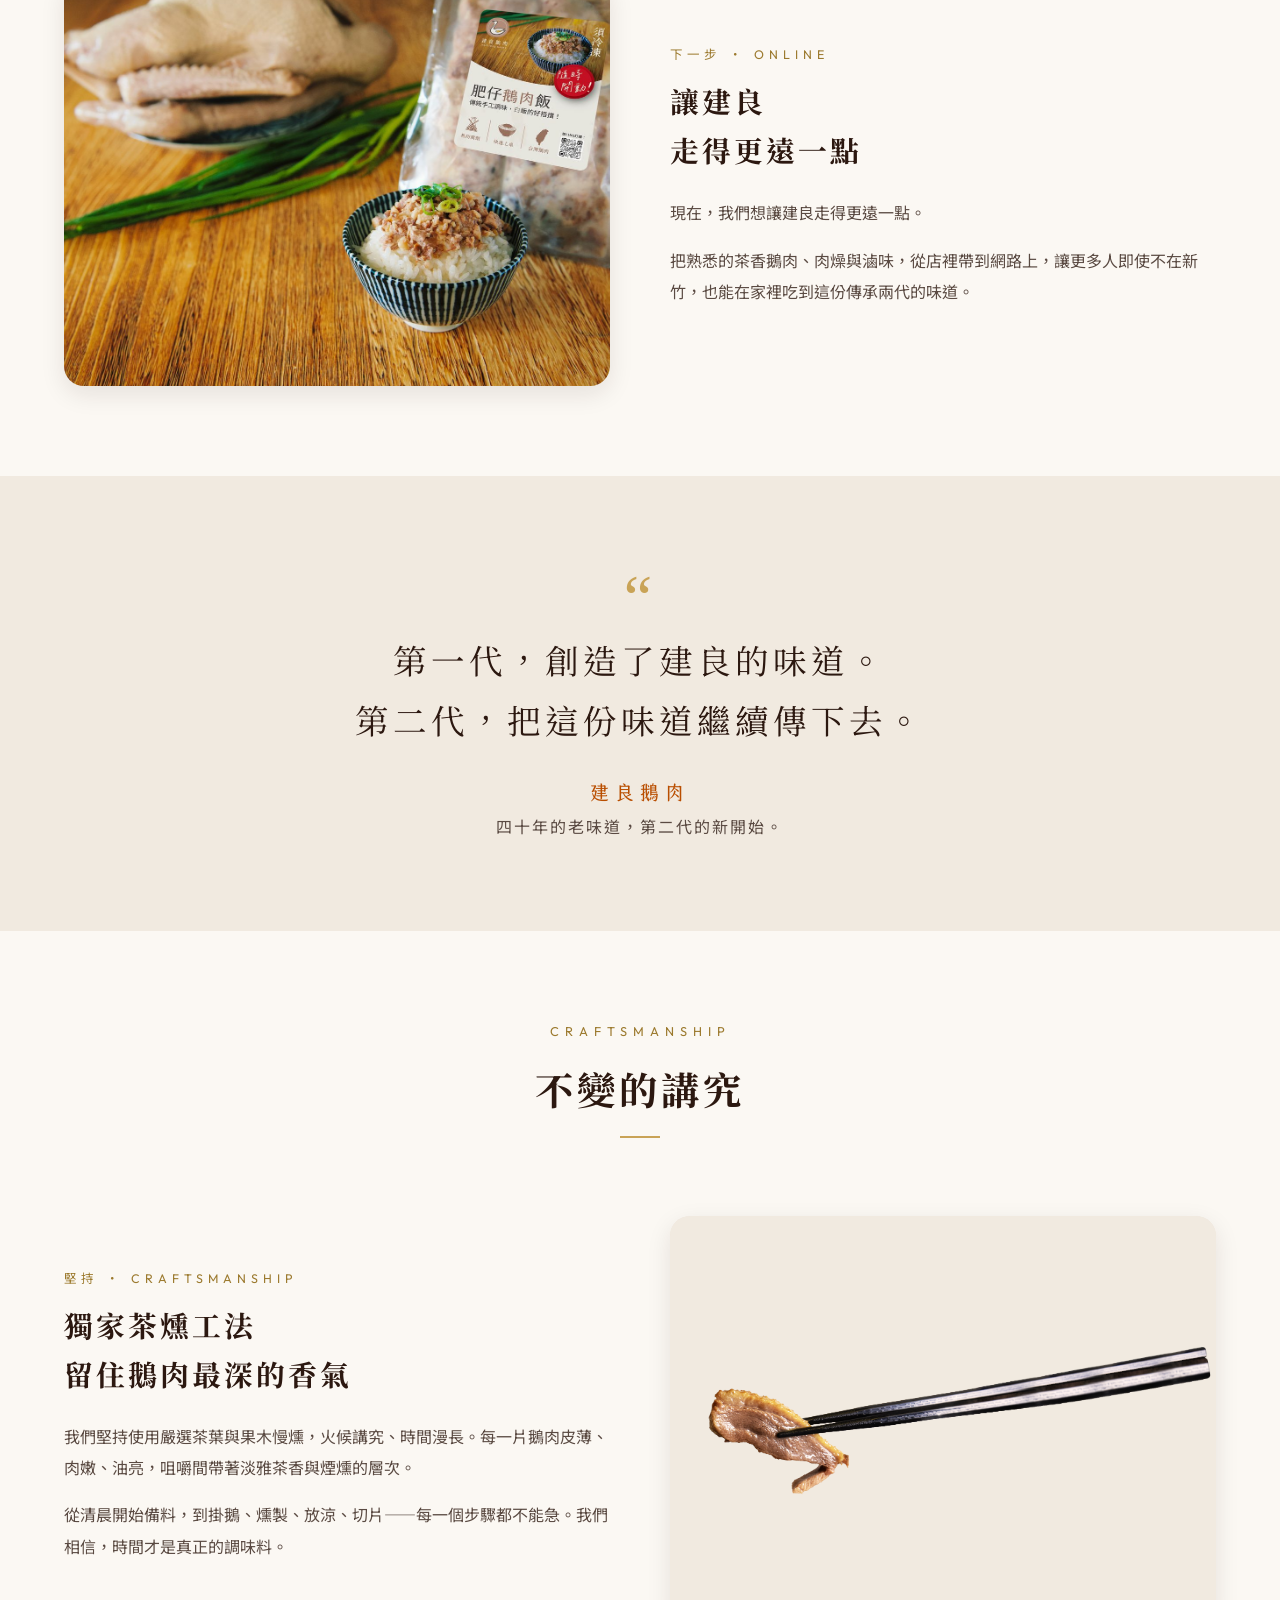
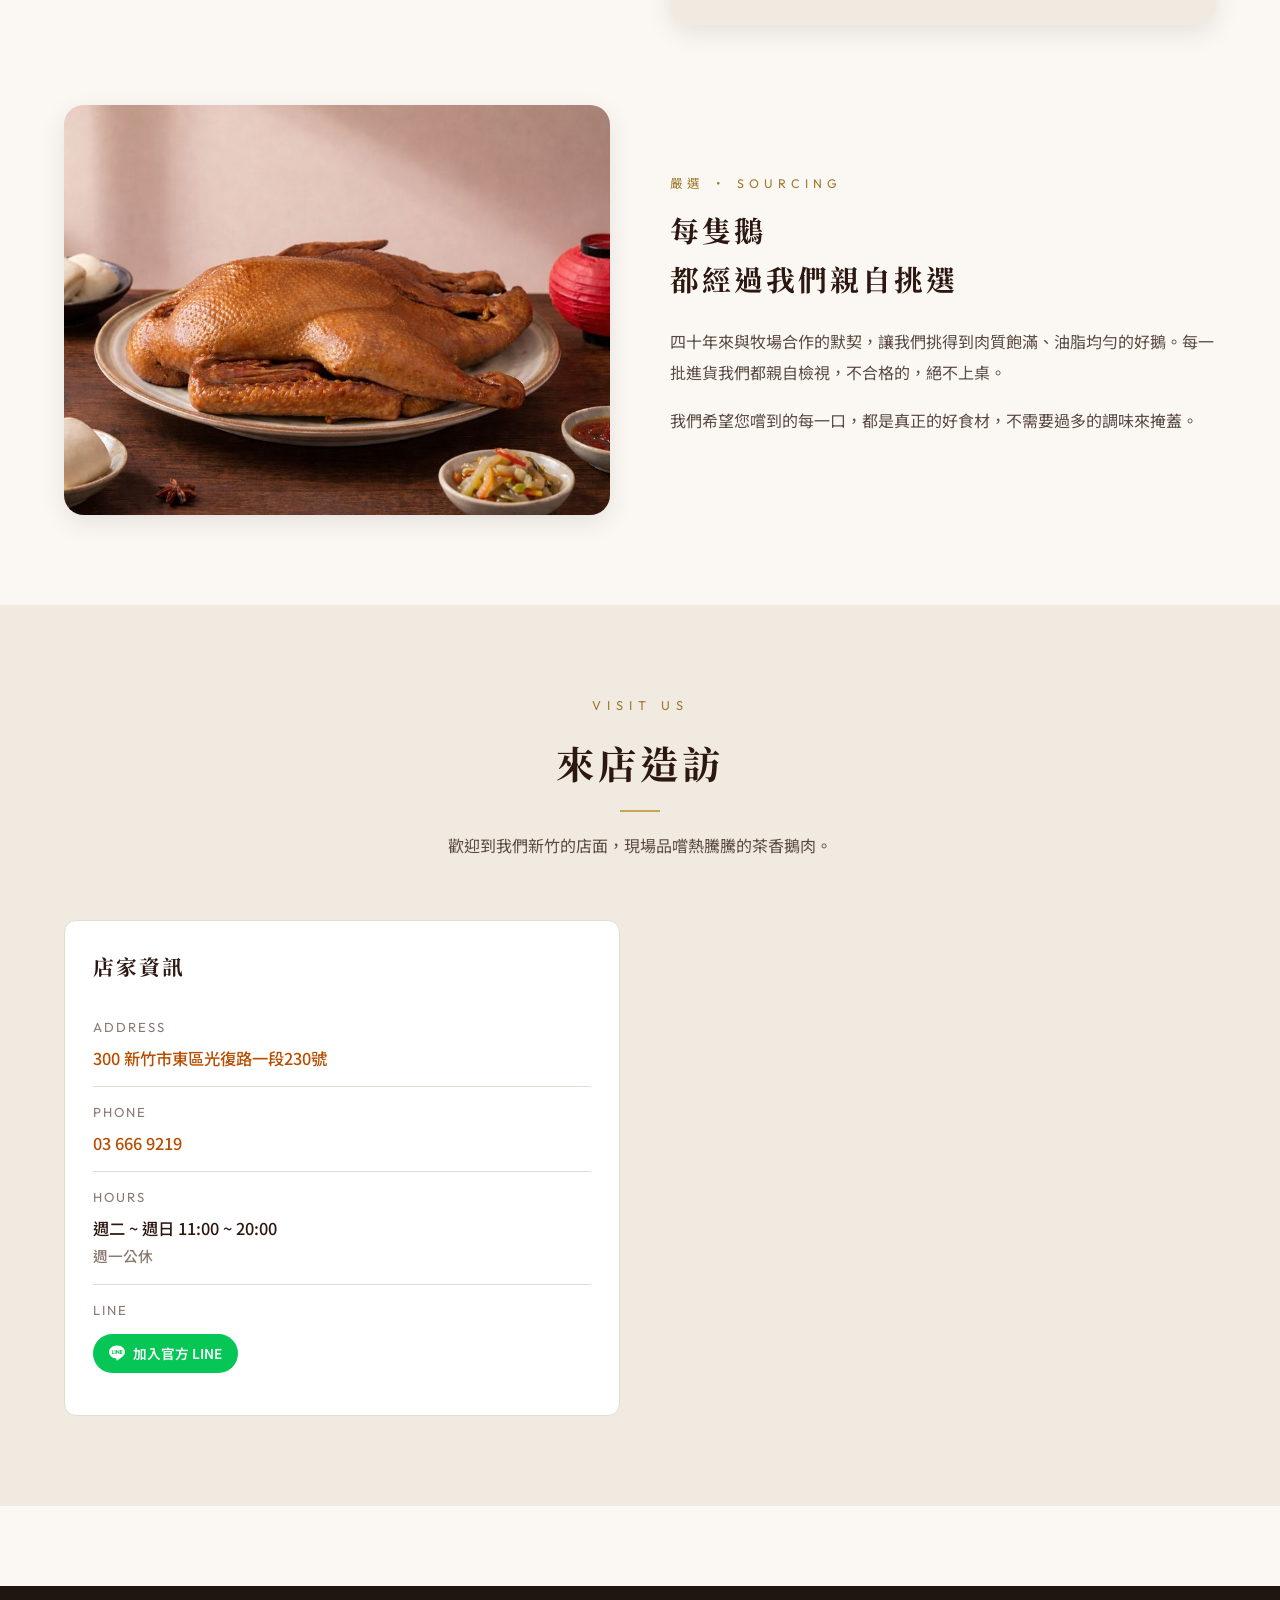
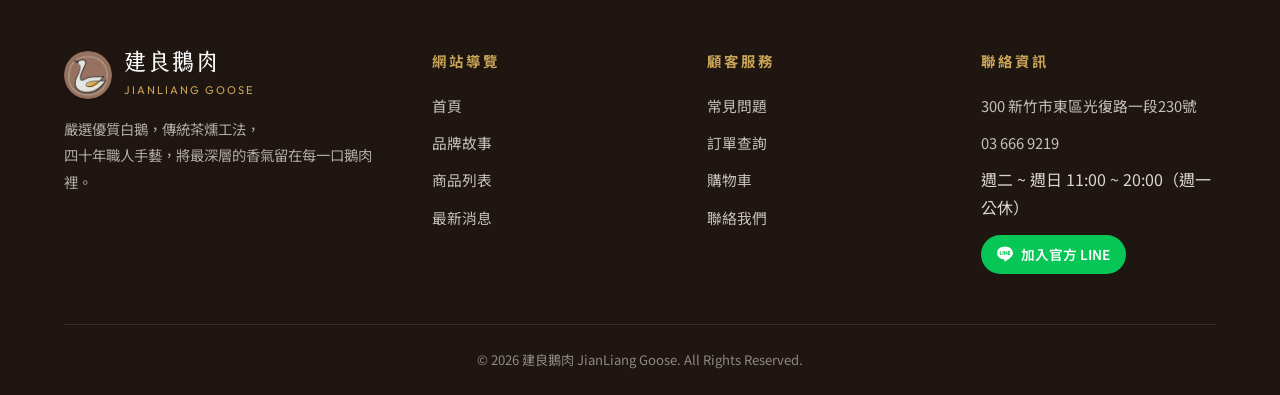
==== commit 993c7ed5: "首頁主視覺：筷子補上後半段（原圖在右緣被裁切），CSS 依比例調整位置 - hero_chopsticks.png 1024 → 1500px：用筷子本身的紋理延伸並加上筷尾 - .hero-chop" ====
--- a/about.html
+++ b/about.html
@@ -8,7 +8,7 @@
   <link rel="preconnect" href="https://fonts.googleapis.com">
   <link rel="preconnect" href="https://fonts.gstatic.com" crossorigin>
   <link href="https://fonts.googleapis.com/css2?family=Noto+Sans+TC:wght@400;500;700&family=Noto+Serif+TC:wght@500;700&family=Outfit:wght@400;600;700&display=swap" rel="stylesheet">
-  <link rel="stylesheet" href="css/style.css?v=4">
+  <link rel="stylesheet" href="css/style.css?v=7">
 </head>
 <body>
   <div id="siteHeader"></div>
@@ -81,7 +81,7 @@
 
       <div class="story-row reverse">
         <div class="story-image">
-          <img src="hero_chopsticks.png" alt="茶燻工法" style="object-fit: contain; background: var(--bg-alt);">
+          <img src="hero_chopsticks.png?v=2" alt="茶燻工法" style="object-fit: contain; background: var(--bg-alt);">
         </div>
         <div class="story-text">
           <span class="eyebrow">堅持 ・ Craftsmanship</span>
@@ -148,6 +148,6 @@
 
   <div id="siteFooter"></div>
 
-  <script src="js/main.js?v=2"></script>
+  <script src="js/main.js?v=3"></script>
 </body>
 </html>
--- a/css/style.css
+++ b/css/style.css
@@ -88,6 +88,17 @@
 }
 .site-header.scrolled { box-shadow: var(--shadow-sm); }
 
+/* 網站公告（後台設定） */
+.site-announce {
+  background: var(--primary-dark);
+  color: #fff;
+  text-align: center;
+  font-size: 0.92rem;
+  line-height: 1.6;
+  padding: 10px 16px;
+  white-space: pre-line;
+}
+
 .nav-wrap {
   height: 100%;
   display: flex;
@@ -211,13 +222,15 @@
     flex-direction: column;
     padding: 12px;
     gap: 0;
-    transform: translateY(-110%);
-    transition: transform .25s;
+    /* 收起時整個移到畫面外並隱藏；只移 -110% 的話，選單底部會蓋住頁首上緣 */
+    transform: translateY(calc(-100% - var(--header-h)));
+    visibility: hidden;
+    transition: transform .25s, visibility 0s .25s;
     box-shadow: var(--shadow-md);
     max-height: calc(100vh - var(--header-h));
     overflow-y: auto;
   }
-  .nav-menu.open { transform: translateY(0); }
+  .nav-menu.open { transform: translateY(0); visibility: visible; transition: transform .25s; }
   .nav-menu li { width: 100%; }
   .nav-menu a {
     display: block;
@@ -343,13 +356,15 @@
   filter: drop-shadow(0 30px 40px rgba(0,0,0,.6));
   animation: heroPlateIn 1.2s cubic-bezier(.2, .8, .2, 1) both;
 }
+/* 圖片右側補上了筷子後半段（1024 → 1500px）：寬度與位置按比例放大、旋轉中心不變，原本那段筷子位置不動 */
 .hero-chopsticks {
   position: absolute;
-  width: 80%;
+  width: 117.19%;
   max-width: none;
-  right: -16%;
+  right: -53.19%;
   top: -6%;
   transform: rotate(14deg);
+  transform-origin: 34.13% 50%;
   filter: drop-shadow(20px 30px 30px rgba(0,0,0,.5));
   animation: heroChopIn 1s .5s cubic-bezier(.2, .8, .2, 1) both, heroChopFloat 6s 1.5s ease-in-out infinite;
 }
@@ -445,7 +460,7 @@
 @media (max-width: 480px) {
   .hero h1 { letter-spacing: 4px; }
   .hero-actions .btn-lg { padding: 14px 28px; }
-  .hero-chopsticks { width: 74%; right: -10%; }
+  .hero-chopsticks { width: 108.4%; right: -44.4%; }
 }
 @media (prefers-reduced-motion: reduce) {
   .hero *, .hero *::before { animation: none !important; }
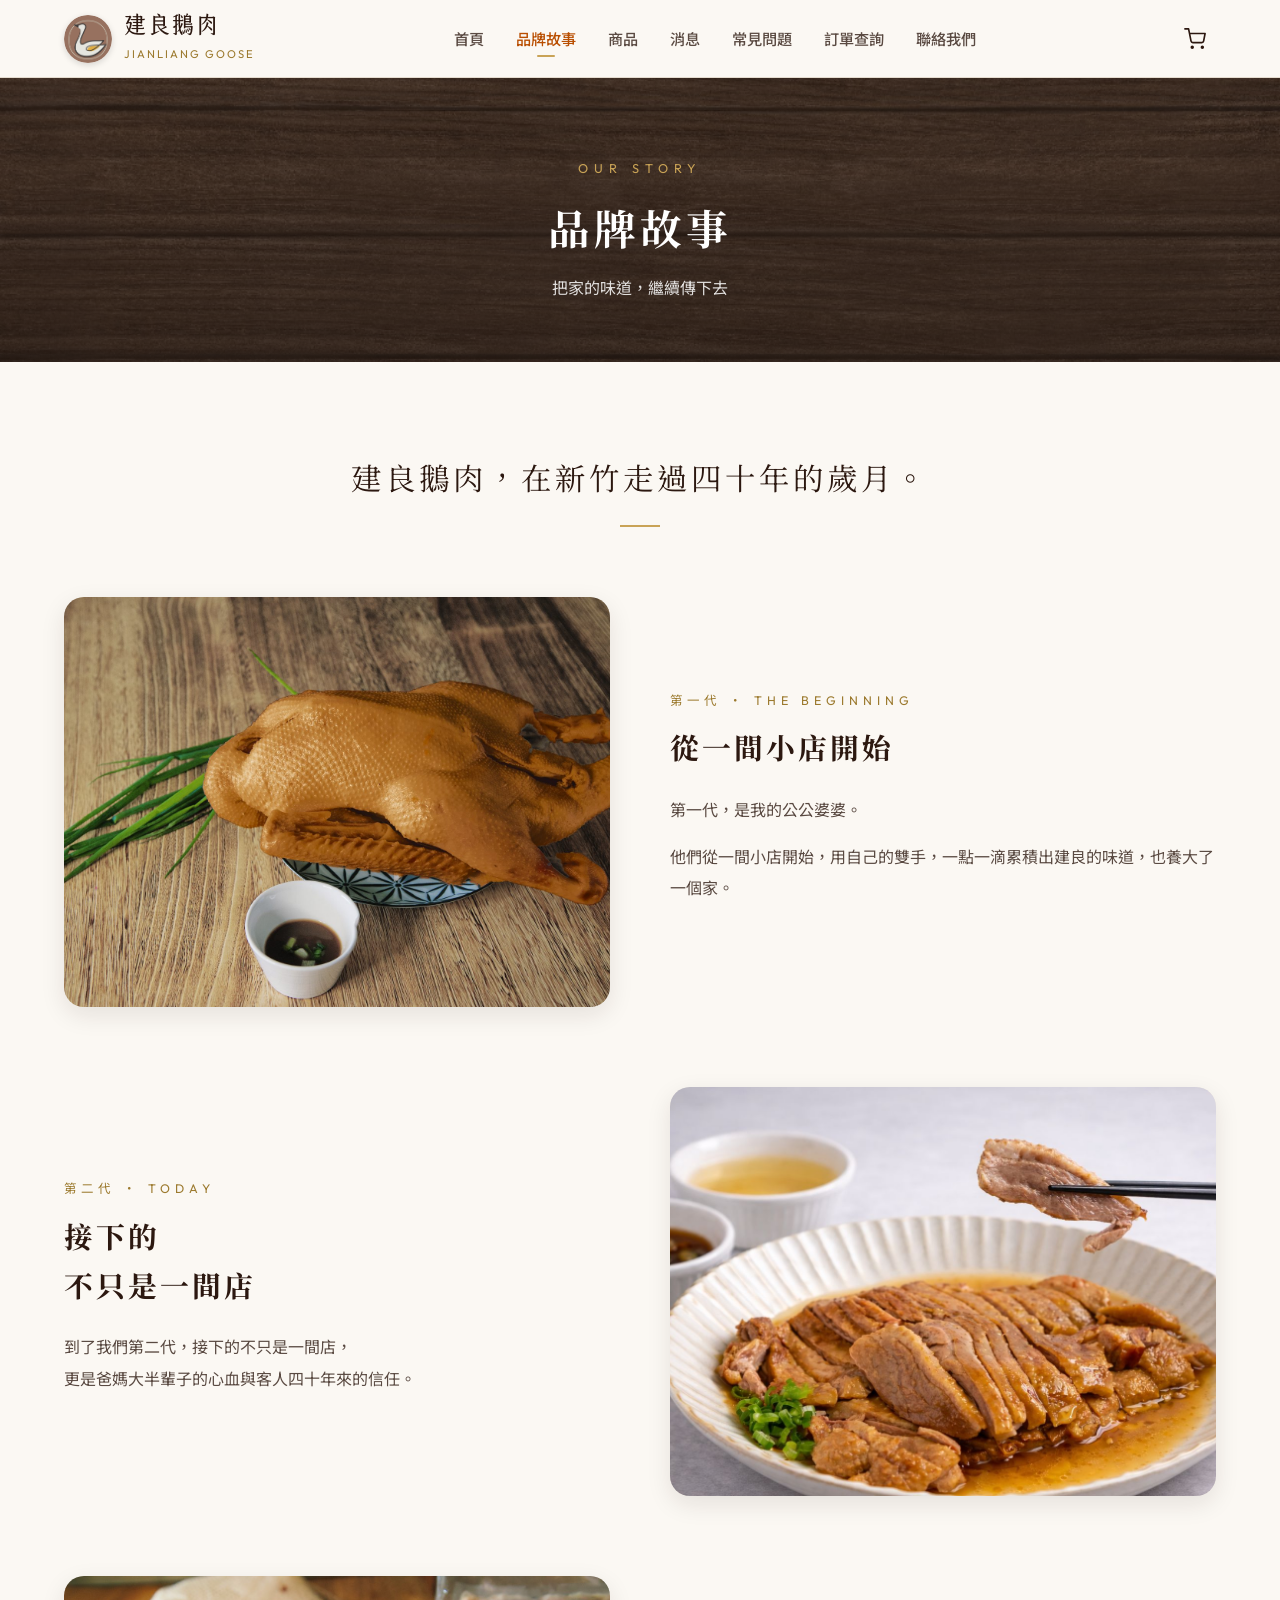
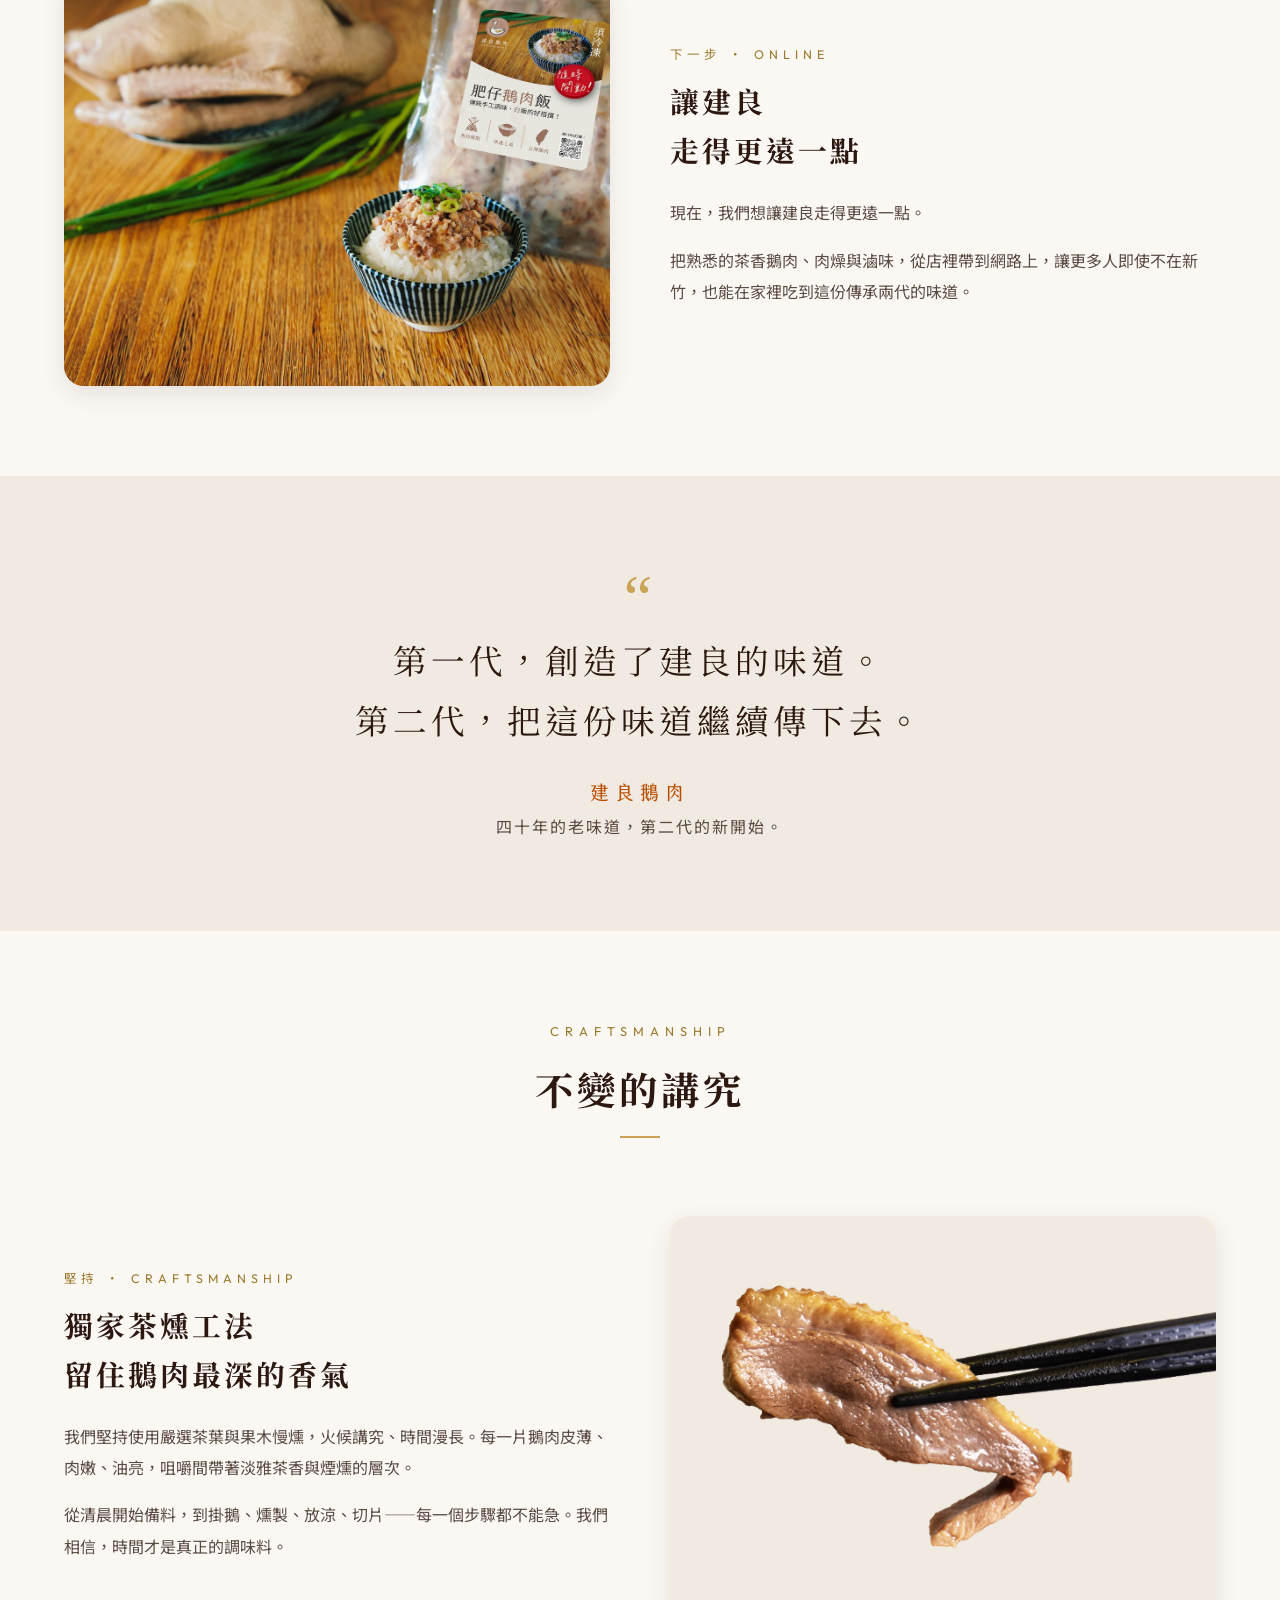
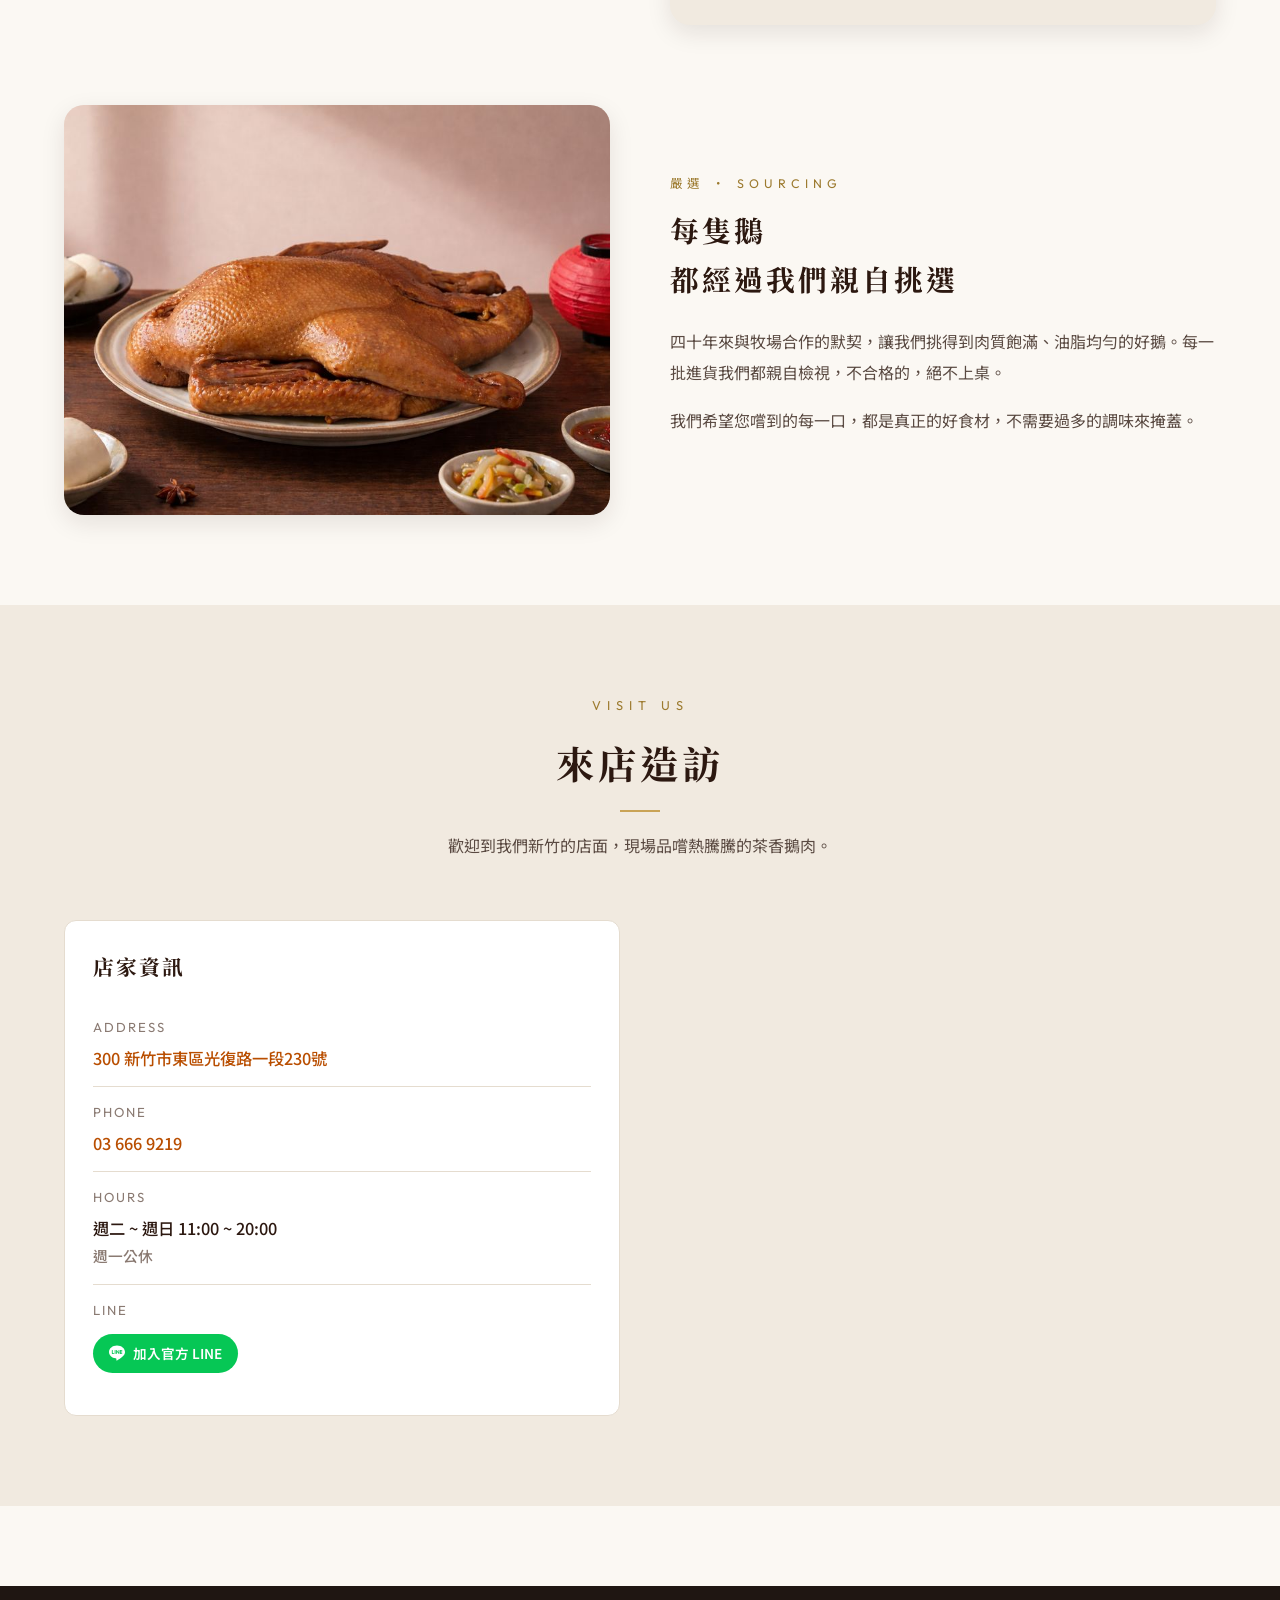
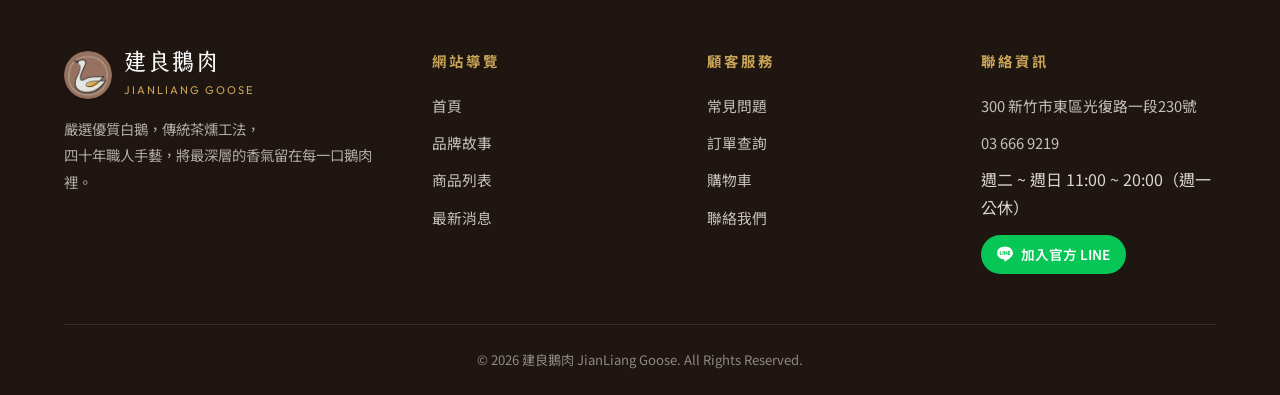
==== commit 42f7b255: "品牌故事頁「獨家茶燻工法」插圖：改用以鵝肉為主的 4:3 裁切，筷子出框 Co-Authored-By: Claude Opus 5.5 <noreply@anthropic.com>" ====
--- a/about.html
+++ b/about.html
@@ -81,7 +81,7 @@
 
       <div class="story-row reverse">
         <div class="story-image">
-          <img src="hero_chopsticks.png?v=2" alt="茶燻工法" style="object-fit: contain; background: var(--bg-alt);">
+          <img src="images/craft-chopsticks.png" alt="茶燻鵝肉">
         </div>
         <div class="story-text">
           <span class="eyebrow">堅持 ・ Craftsmanship</span>
